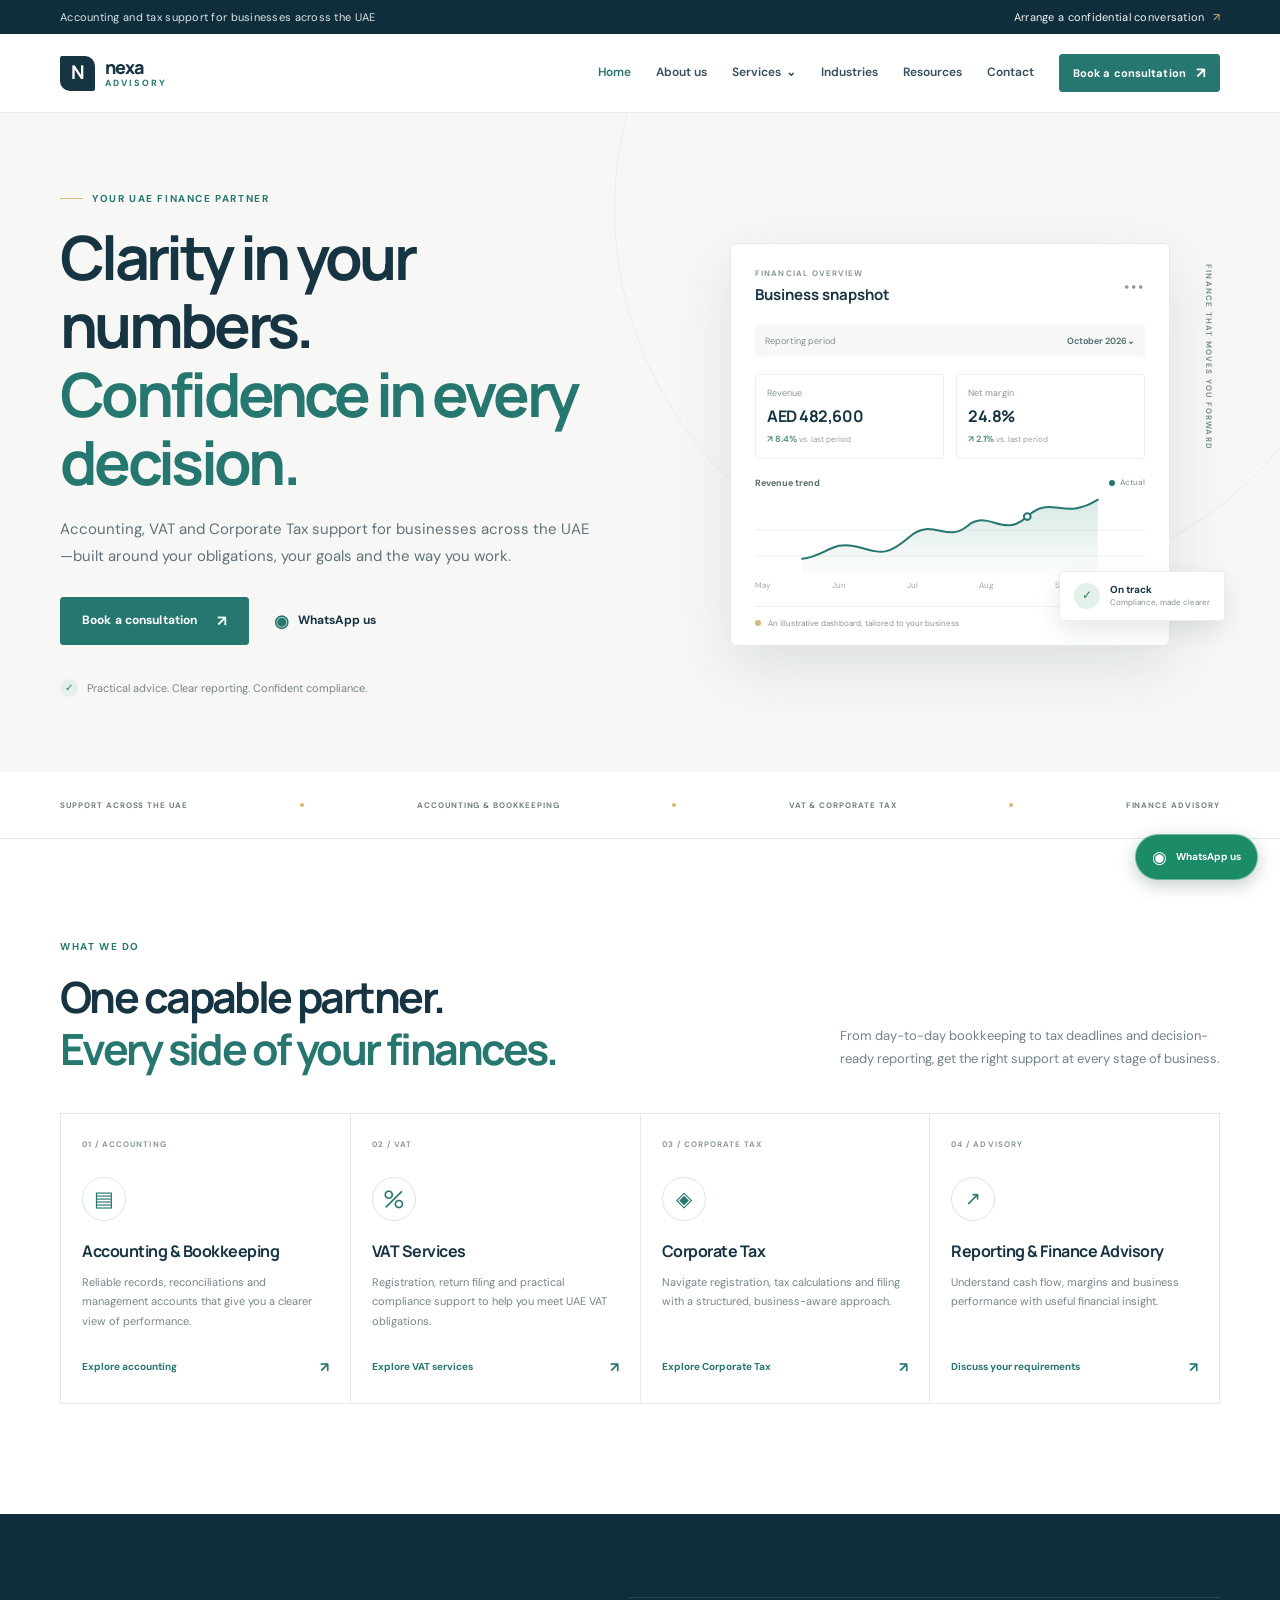
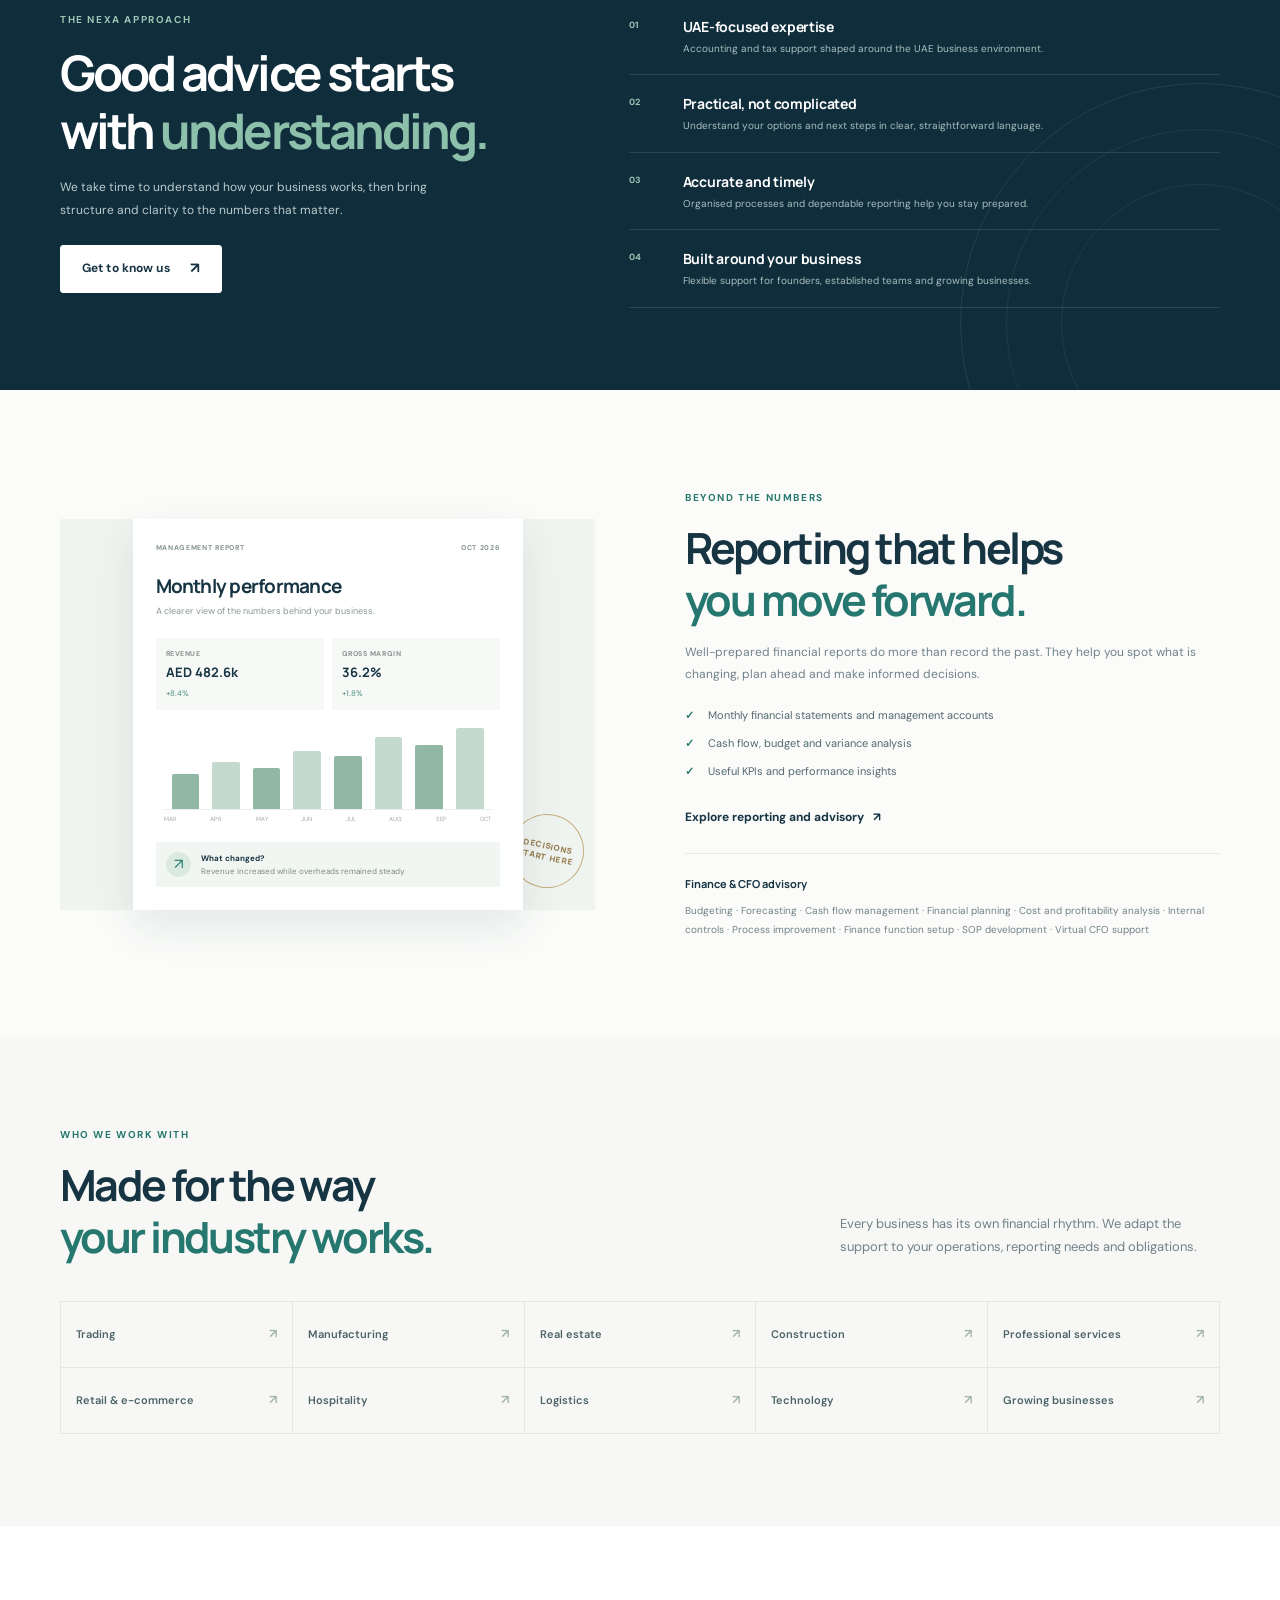
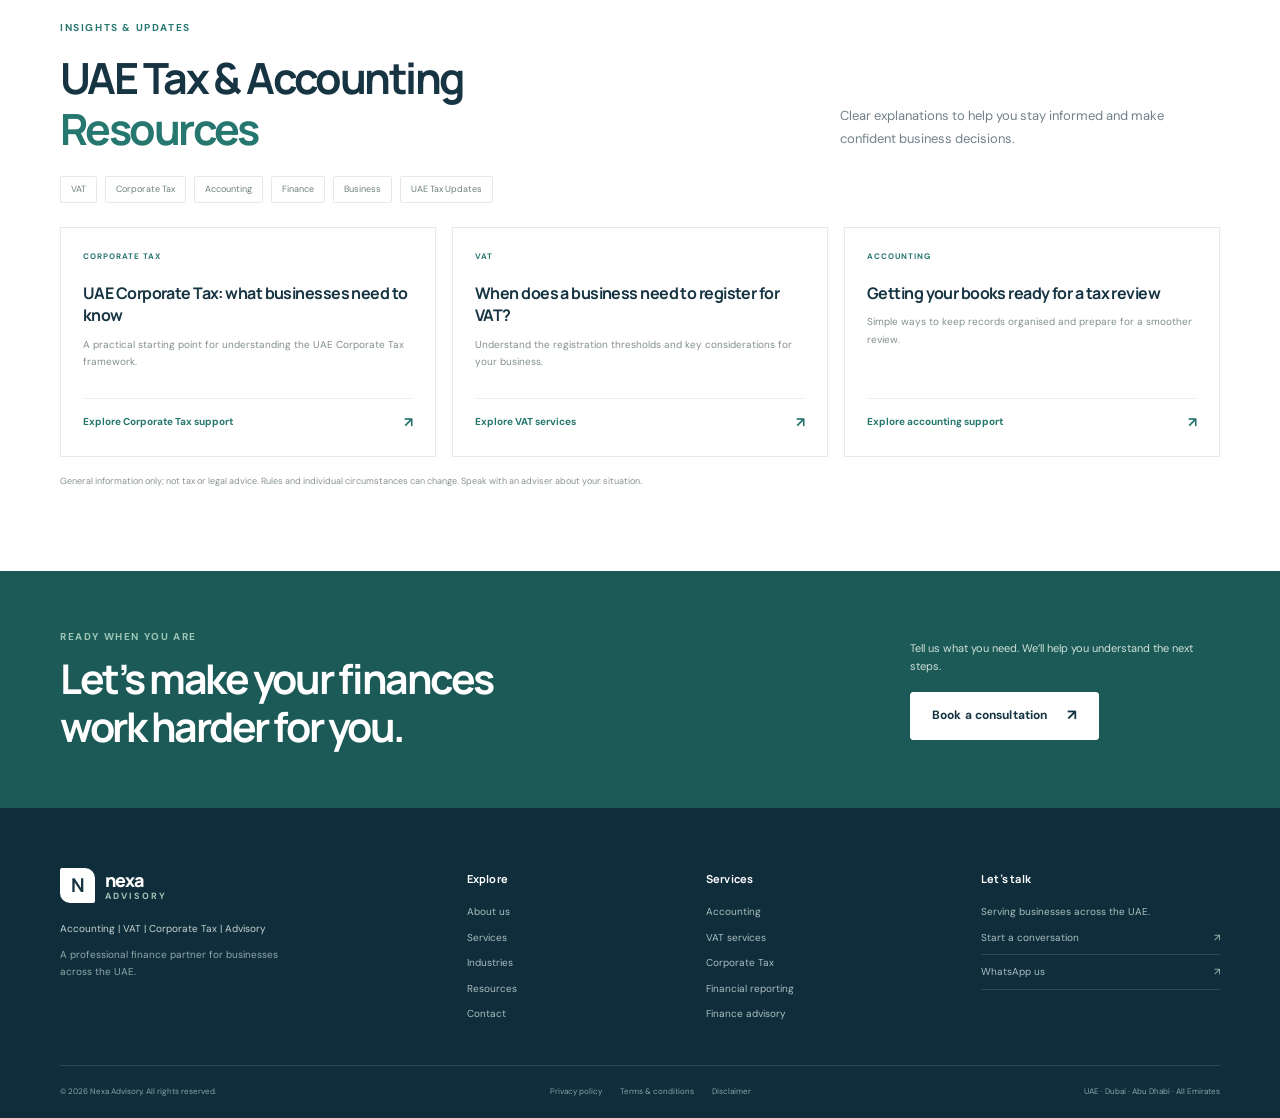
==== index.html @ 48502ee8 "Add Nexa Advisory accounting website Co-authored-by: Copilot <223556219+Copilot@users.noreply.github" ====
<!doctype html>
<html lang="en">
<head>
  <meta charset="utf-8">
  <meta name="viewport" content="width=device-width, initial-scale=1">
  <meta name="description" content="Accounting, bookkeeping, UAE VAT and Corporate Tax support for businesses across the Emirates. Get clear, practical financial guidance from Nexa Advisory.">
  <meta name="theme-color" content="#102d3b">
  <title>UAE Accounting, VAT & Corporate Tax | Nexa Advisory</title>
  <link rel="preconnect" href="https://fonts.googleapis.com">
  <link rel="preconnect" href="https://fonts.gstatic.com" crossorigin>
  <link href="https://fonts.googleapis.com/css2?family=DM+Sans:wght@400;500;600;700&family=Manrope:wght@400;500;600;700;800&display=swap" rel="stylesheet">
  <link rel="stylesheet" href="styles.css">
  <script src="script.js" defer></script>
</head>
<body>
  <div class="topline"><div class="container topline-inner"><span>Accounting and tax support for businesses across the UAE</span><a href="contact.html">Arrange a confidential conversation <span aria-hidden="true">↗</span></a></div></div>
  <header class="site-header">
    <div class="container nav-wrap">
      <a class="brand" href="index.html" aria-label="Nexa Advisory home"><span class="brand-mark">N</span><span class="brand-name">nexa<span>advisory</span></span></a>
      <button class="menu-toggle" type="button" aria-expanded="false" aria-controls="main-nav"><span></span><span></span><span class="sr-only">Open navigation</span></button>
      <nav class="main-nav" id="main-nav" aria-label="Main navigation">
        <a class="active" href="index.html">Home</a>
        <a href="about.html">About us</a>
        <div class="nav-dropdown"><a href="#services">Services <span aria-hidden="true">⌄</span></a><div class="dropdown-panel">
          <a href="accounting.html">Accounting &amp; Bookkeeping</a><a href="vat.html">VAT Services</a><a href="corporate-tax.html">Corporate Tax</a><a href="#reporting">Financial Reporting</a><a href="#advisory">CFO &amp; Finance Advisory</a>
        </div></div>
        <a href="#industries">Industries</a><a href="#resources">Resources</a><a href="contact.html">Contact</a>
        <a class="button button-small nav-cta" href="contact.html">Book a consultation <span aria-hidden="true">↗</span></a>
      </nav>
    </div>
  </header>
  <main>
    <section class="hero">
      <div class="container hero-grid">
        <div class="hero-copy">
          <p class="eyebrow"><span class="eyebrow-line"></span> Your UAE finance partner</p>
          <h1>Clarity in your numbers.<br><span>Confidence in every decision.</span></h1>
          <p class="hero-lead">Accounting, VAT and Corporate Tax support for businesses across the UAE—built around your obligations, your goals and the way you work.</p>
          <div class="hero-actions"><a class="button" href="contact.html">Book a consultation <span aria-hidden="true">↗</span></a><a class="text-link" href="https://wa.me/?text=Hello%2C%20I%20would%20like%20to%20know%20more%20about%20your%20accounting%2FVAT%2FCorporate%20Tax%20services." target="_blank" rel="noopener noreferrer"><span class="whatsapp-icon" aria-hidden="true">◉</span> WhatsApp us</a></div>
          <div class="hero-note"><span class="check-mark">✓</span> Practical advice. Clear reporting. Confident compliance.</div>
        </div>
        <div class="hero-visual" aria-label="Illustration of a financial performance dashboard">
          <div class="visual-orbit orbit-one"></div><div class="visual-orbit orbit-two"></div>
          <div class="dashboard">
            <div class="dash-head"><div><span class="dash-caption">FINANCIAL OVERVIEW</span><strong>Business snapshot</strong></div><span class="dash-menu">•••</span></div>
            <div class="dash-period">Reporting period <b>October 2026⌄</b></div>
            <div class="metric-row"><div class="metric"><span>Revenue</span><b>AED 482,600</b><small class="positive">↗ 8.4% <em>vs. last period</em></small></div><div class="metric"><span>Net margin</span><b>24.8%</b><small class="positive">↗ 2.1% <em>vs. last period</em></small></div></div>
            <div class="chart-heading"><span>Revenue trend</span><span class="chart-legend"><i></i> Actual</span></div>
            <div class="chart" aria-hidden="true"><div class="chart-grid"></div><svg viewBox="0 0 440 128" role="img" aria-label="Illustrative rising revenue chart"><defs><linearGradient id="chartfill" x1="0" x2="0" y1="0" y2="1"><stop offset="0%" stop-color="#62a79a" stop-opacity=".25"/><stop offset="100%" stop-color="#62a79a" stop-opacity="0"/></linearGradient></defs><path d="M0,98 C35,94 45,70 82,80 S126,94 160,65 S215,75 246,49 S299,69 335,35 S388,43 440,10 L440,128 L0,128 Z" fill="url(#chartfill)"/><path d="M0,98 C35,94 45,70 82,80 S126,94 160,65 S215,75 246,49 S299,69 335,35 S388,43 440,10" fill="none" stroke="#26776f" stroke-width="3" stroke-linecap="round"/><circle cx="335" cy="35" r="5" fill="#fff" stroke="#26776f" stroke-width="3"/></svg></div>
            <div class="chart-labels"><span>May</span><span>Jun</span><span>Jul</span><span>Aug</span><span>Sep</span><span>Oct</span></div>
            <div class="dash-footer"><span class="dash-dot"></span> An illustrative dashboard, tailored to your business</div>
          </div>
          <div class="floating-note"><span class="note-icon">✓</span><span><b>On track</b><small>Compliance, made clearer</small></span></div>
          <span class="visual-label">FINANCE THAT MOVES YOU FORWARD</span>
        </div>
      </div>
    </section>

    <section class="trust-strip"><div class="container trust-inner"><span>SUPPORT ACROSS THE UAE</span><i></i><span>ACCOUNTING &amp; BOOKKEEPING</span><i></i><span>VAT &amp; CORPORATE TAX</span><i></i><span>FINANCE ADVISORY</span></div></section>

    <section class="section section-services" id="services">
      <div class="container">
        <div class="section-heading"><div><p class="eyebrow">What we do</p><h2>One capable partner.<br><span>Every side of your finances.</span></h2></div><p>From day-to-day bookkeeping to tax deadlines and decision-ready reporting, get the right support at every stage of business.</p></div>
        <div class="service-grid">
          <a class="service-card" href="accounting.html"><span class="card-number">01 / ACCOUNTING</span><span class="service-icon icon-ledger" aria-hidden="true">▤</span><h3>Accounting &amp; Bookkeeping</h3><p>Reliable records, reconciliations and management accounts that give you a clearer view of performance.</p><span class="card-link">Explore accounting <b>↗</b></span></a>
          <a class="service-card" href="vat.html"><span class="card-number">02 / VAT</span><span class="service-icon icon-vat" aria-hidden="true">%</span><h3>VAT Services</h3><p>Registration, return filing and practical compliance support to help you meet UAE VAT obligations.</p><span class="card-link">Explore VAT services <b>↗</b></span></a>
          <a class="service-card" href="corporate-tax.html"><span class="card-number">03 / CORPORATE TAX</span><span class="service-icon icon-tax" aria-hidden="true">◈</span><h3>Corporate Tax</h3><p>Navigate registration, tax calculations and filing with a structured, business-aware approach.</p><span class="card-link">Explore Corporate Tax <b>↗</b></span></a>
          <a class="service-card" href="contact.html"><span class="card-number">04 / ADVISORY</span><span class="service-icon icon-advisory" aria-hidden="true">↗</span><h3>Reporting &amp; Finance Advisory</h3><p>Understand cash flow, margins and business performance with useful financial insight.</p><span class="card-link">Discuss your requirements <b>↗</b></span></a>
        </div>
      </div>
    </section>

    <section class="section difference">
      <div class="container difference-grid"><div class="difference-intro"><p class="eyebrow eyebrow-light">The Nexa approach</p><h2>Good advice starts<br>with <span>understanding.</span></h2><p>We take time to understand how your business works, then bring structure and clarity to the numbers that matter.</p><a class="button button-light" href="about.html">Get to know us <span aria-hidden="true">↗</span></a></div>
        <div class="difference-list">
          <article><span>01</span><div><h3>UAE-focused expertise</h3><p>Accounting and tax support shaped around the UAE business environment.</p></div></article>
          <article><span>02</span><div><h3>Practical, not complicated</h3><p>Understand your options and next steps in clear, straightforward language.</p></div></article>
          <article><span>03</span><div><h3>Accurate and timely</h3><p>Organised processes and dependable reporting help you stay prepared.</p></div></article>
          <article><span>04</span><div><h3>Built around your business</h3><p>Flexible support for founders, established teams and growing businesses.</p></div></article>
        </div>
        <div class="difference-ornament" aria-hidden="true"></div>
      </div>
    </section>

    <section class="section reporting-section" id="reporting">
      <div class="container reporting-grid"><div class="reporting-visual">
        <div class="report-card"><div class="report-top"><span>MANAGEMENT REPORT</span><span>OCT 2026</span></div><h3>Monthly performance</h3><p class="report-muted">A clearer view of the numbers behind your business.</p>
          <div class="report-kpis"><div><small>REVENUE</small><b>AED 482.6k</b><em>+8.4%</em></div><div><small>GROSS MARGIN</small><b>36.2%</b><em>+1.8%</em></div></div>
          <div class="report-bars"><span style="--bar:43%"></span><span style="--bar:58%"></span><span style="--bar:51%"></span><span style="--bar:72%"></span><span style="--bar:65%"></span><span style="--bar:89%"></span><span style="--bar:79%"></span><span style="--bar:100%"></span></div><div class="report-months"><span>MAR</span><span>APR</span><span>MAY</span><span>JUN</span><span>JUL</span><span>AUG</span><span>SEP</span><span>OCT</span></div>
          <div class="report-insight"><span>↗</span><p><b>What changed?</b><br>Revenue increased while overheads remained steady.</p></div>
        </div><div class="report-stamp">DECISIONS<br>START HERE</div>
      </div><div class="reporting-copy"><p class="eyebrow">Beyond the numbers</p><h2>Reporting that helps<br><span>you move forward.</span></h2><p>Well-prepared financial reports do more than record the past. They help you spot what is changing, plan ahead and make informed decisions.</p><ul class="check-list"><li>Monthly financial statements and management accounts</li><li>Cash flow, budget and variance analysis</li><li>Useful KPIs and performance insights</li></ul><a class="text-link" href="contact.html">Explore reporting and advisory <span aria-hidden="true">↗</span></a><div class="advisory-pills" id="advisory"><b>Finance &amp; CFO advisory</b><p>Budgeting · Forecasting · Cash flow management · Financial planning · Cost and profitability analysis · Internal controls · Process improvement · Finance function setup · SOP development · Virtual CFO support</p></div></div></div>
    </section>

    <section class="section industries-section" id="industries"><div class="container"><div class="section-heading"><div><p class="eyebrow">Who we work with</p><h2>Made for the way<br><span>your industry works.</span></h2></div><p>Every business has its own financial rhythm. We adapt the support to your operations, reporting needs and obligations.</p></div><div class="industry-grid"><div>Trading <span>↗</span></div><div>Manufacturing <span>↗</span></div><div>Real estate <span>↗</span></div><div>Construction <span>↗</span></div><div>Professional services <span>↗</span></div><div>Retail &amp; e-commerce <span>↗</span></div><div>Hospitality <span>↗</span></div><div>Logistics <span>↗</span></div><div>Technology <span>↗</span></div><div>Growing businesses <span>↗</span></div></div></div></section>

    <section class="section resources-section" id="resources"><div class="container"><div class="resources-heading"><div><p class="eyebrow">Insights &amp; updates</p><h2>UAE Tax &amp; Accounting<br><span>Resources</span></h2></div><p>Clear explanations to help you stay informed and make confident business decisions.</p></div><div class="resource-categories" aria-label="Resource categories"><span>VAT</span><span>Corporate Tax</span><span>Accounting</span><span>Finance</span><span>Business</span><span>UAE Tax Updates</span></div><div class="resource-grid">
      <a href="corporate-tax.html" class="resource-card"><span class="resource-tag">CORPORATE TAX</span><h3>UAE Corporate Tax: what businesses need to know</h3><p>A practical starting point for understanding the UAE Corporate Tax framework.</p><span class="resource-read">Explore Corporate Tax support <b>↗</b></span></a>
      <a href="vat.html" class="resource-card"><span class="resource-tag">VAT</span><h3>When does a business need to register for VAT?</h3><p>Understand the registration thresholds and key considerations for your business.</p><span class="resource-read">Explore VAT services <b>↗</b></span></a>
      <a href="accounting.html" class="resource-card"><span class="resource-tag">ACCOUNTING</span><h3>Getting your books ready for a tax review</h3><p>Simple ways to keep records organised and prepare for a smoother review.</p><span class="resource-read">Explore accounting support <b>↗</b></span></a>
    </div><p class="resource-disclaimer">General information only; not tax or legal advice. Rules and individual circumstances can change. Speak with an adviser about your situation.</p></div></section>

    <section class="cta-band"><div class="container cta-inner"><div><p class="eyebrow eyebrow-light">Ready when you are</p><h2>Let’s make your finances<br>work harder for you.</h2></div><div class="cta-action"><p>Tell us what you need. We’ll help you understand the next steps.</p><a class="button button-light" href="contact.html">Book a consultation <span aria-hidden="true">↗</span></a></div></div></section>
  </main>
  <footer class="site-footer"><div class="container"><div class="footer-main"><div class="footer-brand-col"><a class="brand brand-footer" href="index.html"><span class="brand-mark">N</span><span class="brand-name">nexa<span>advisory</span></span></a><p>Accounting | VAT | Corporate Tax | Advisory</p><p class="footer-tagline">A professional finance partner for businesses across the UAE.</p></div><div class="footer-col"><h3>Explore</h3><a href="about.html">About us</a><a href="index.html#services">Services</a><a href="index.html#industries">Industries</a><a href="index.html#resources">Resources</a><a href="contact.html">Contact</a></div><div class="footer-col"><h3>Services</h3><a href="accounting.html">Accounting</a><a href="vat.html">VAT services</a><a href="corporate-tax.html">Corporate Tax</a><a href="index.html#reporting">Financial reporting</a><a href="contact.html">Finance advisory</a></div><div class="footer-contact"><h3>Let’s talk</h3><p>Serving businesses across the UAE.</p><a class="footer-contact-link" href="contact.html">Start a conversation <span>↗</span></a><a class="footer-contact-link" href="https://wa.me/?text=Hello%2C%20I%20would%20like%20to%20know%20more%20about%20your%20accounting%2FVAT%2FCorporate%20Tax%20services." target="_blank" rel="noopener noreferrer">WhatsApp us <span>↗</span></a></div></div><div class="footer-bottom"><span>© <span data-year>2026</span> Nexa Advisory. All rights reserved.</span><div><a href="contact.html#privacy">Privacy policy</a><a href="contact.html#terms">Terms &amp; conditions</a><a href="contact.html#disclaimer">Disclaimer</a></div><span class="footer-location">UAE · Dubai · Abu Dhabi · All Emirates</span></div></div></footer>
  <a class="floating-whatsapp" href="https://wa.me/?text=Hello%2C%20I%20would%20like%20to%20know%20more%20about%20your%20accounting%2FVAT%2FCorporate%20Tax%20services." target="_blank" rel="noopener noreferrer" aria-label="Message us on WhatsApp">◉<span>WhatsApp us</span></a>
</body>
</html>
---- styles.css ----
:root {
  color-scheme: light;
  --ink: #173443;
  --ink-soft: #49616b;
  --muted: #71818a;
  --teal: #26776f;
  --teal-dark: #1e655f;
  --mint: #dcebe4;
  --paper: #f7f8f5;
  --white: #fff;
  --line: #e5eae7;
  --gold: #d8b779;
  --font-body: "DM Sans", "Segoe UI", sans-serif;
  --font-heading: "Manrope", "Segoe UI", sans-serif;
}

* { box-sizing: border-box; }
html { scroll-behavior: smooth; scroll-padding-top: 92px; }
body { margin: 0; background: var(--white); color: var(--ink); font-family: var(--font-body); font-size: 15px; line-height: 1.65; -webkit-font-smoothing: antialiased; }
a { color: inherit; text-decoration: none; }
button, input, textarea, select { font: inherit; }
button, a { -webkit-tap-highlight-color: transparent; }
img, svg { max-width: 100%; }
.container { width: min(1160px, calc(100% - 56px)); margin: 0 auto; }
.sr-only { position: absolute; width: 1px; height: 1px; padding: 0; margin: -1px; overflow: hidden; clip: rect(0, 0, 0, 0); white-space: nowrap; border: 0; }

.topline { background: #102d3b; color: #dce6e8; font-size: 11px; letter-spacing: .025em; }
.topline-inner { min-height: 34px; display: flex; align-items: center; justify-content: space-between; gap: 24px; }
.topline a { color: #f1f5f4; }
.topline a span { color: var(--gold); margin-left: 5px; }
.site-header { position: sticky; z-index: 20; top: 0; background: rgba(255,255,255,.96); border-bottom: 1px solid rgba(226,232,228,.8); backdrop-filter: blur(16px); }
.nav-wrap { min-height: 78px; display: flex; align-items: center; justify-content: space-between; gap: 30px; }
.brand { display: inline-flex; align-items: center; gap: 10px; flex: 0 0 auto; }
.brand-mark { display: grid; place-items: center; width: 35px; height: 35px; background: var(--ink); color: white; font-family: var(--font-heading); font-size: 19px; font-weight: 700; border-radius: 2px 10px 2px 10px; }
.brand-name { color: var(--ink); font-family: var(--font-heading); font-size: 18px; font-weight: 800; letter-spacing: -.06em; line-height: 1; }
.brand-name span { display: block; margin-top: 3px; color: var(--teal); font-family: var(--font-body); font-size: 9px; font-weight: 700; letter-spacing: .22em; text-transform: uppercase; }
.main-nav { display: flex; align-items: center; gap: 25px; color: #334f5b; font-size: 12px; font-weight: 600; }
.main-nav > a:not(.button), .nav-dropdown > a { transition: color .2s ease; }
.main-nav > a:not(.button):hover, .nav-dropdown > a:hover, .main-nav a.active { color: var(--teal); }
.nav-dropdown { position: relative; display: flex; align-items: center; height: 78px; }
.nav-dropdown > a { display: inline-flex; align-items: center; gap: 5px; }
.dropdown-panel { position: absolute; top: calc(100% - 7px); left: -18px; display: grid; width: 248px; padding: 10px; background: white; border: 1px solid var(--line); border-radius: 7px; box-shadow: 0 16px 40px rgba(20,47,59,.13); opacity: 0; visibility: hidden; transform: translateY(7px); transition: .18s ease; }
.dropdown-panel a { padding: 9px 10px; border-radius: 4px; color: #49616b; font-size: 12px; }
.dropdown-panel a:hover, .dropdown-panel a.active { background: #f1f6f3; color: var(--teal); }
.nav-dropdown:hover .dropdown-panel, .nav-dropdown:focus-within .dropdown-panel { opacity: 1; visibility: visible; transform: translateY(0); }
.button { min-height: 48px; display: inline-flex; align-items: center; justify-content: center; gap: 20px; padding: 0 21px; background: var(--teal); border: 1px solid var(--teal); border-radius: 3px; color: white; font-size: 12px; font-weight: 700; letter-spacing: .01em; transition: background .2s ease, transform .2s ease, box-shadow .2s ease; }
.button:hover { background: var(--teal-dark); box-shadow: 0 8px 18px rgba(38,119,111,.17); transform: translateY(-1px); }
.button > span { font-size: 15px; }
.button-small { min-height: 38px; gap: 10px; padding: 0 13px; font-size: 11px; white-space: nowrap; }
.menu-toggle { display: none; }

.hero { overflow: hidden; position: relative; padding: 78px 0 75px; background: var(--paper); }
.hero:after { position: absolute; top: -280px; left: 48%; width: 750px; height: 750px; border: 1px solid rgba(36,105,100,.07); border-radius: 50%; content: ""; pointer-events: none; }
.hero-grid { position: relative; z-index: 1; display: grid; grid-template-columns: 1.03fr .97fr; align-items: center; gap: 48px; }
.eyebrow { display: flex; align-items: center; gap: 9px; margin: 0 0 17px; color: var(--teal); font-size: 10px; font-weight: 700; letter-spacing: .16em; line-height: 1.5; text-transform: uppercase; }
.eyebrow-line { display: inline-block; width: 23px; height: 1px; background: var(--gold); }
h1, h2, h3, p { margin-top: 0; }
h1, h2, h3 { font-family: var(--font-heading); }
h1 { max-width: 670px; margin-bottom: 20px; color: var(--ink); font-size: clamp(40px, 5vw, 61px); font-weight: 700; letter-spacing: -.06em; line-height: 1.12; }
h1 span, h2 span { color: var(--teal); }
.hero-lead { max-width: 535px; margin-bottom: 27px; color: #60727b; font-size: 15px; line-height: 1.8; }
.hero-actions { display: flex; align-items: center; gap: 25px; flex-wrap: wrap; }
.text-link { display: inline-flex; align-items: center; gap: 9px; color: var(--ink); font-size: 12px; font-weight: 700; transition: color .2s ease; }
.text-link:hover { color: var(--teal); }
.whatsapp-icon { color: var(--teal); font-size: 17px; }
.hero-note { display: flex; align-items: center; gap: 9px; margin-top: 34px; color: #78858a; font-size: 11px; }
.check-mark { display: grid; place-items: center; width: 18px; height: 18px; background: #e4f0e9; border-radius: 50%; color: var(--teal); font-size: 10px; }
.hero-visual { position: relative; min-height: 386px; display: grid; place-items: center; }
.visual-orbit { position: absolute; border: 1px solid rgba(38,119,111,.13); border-radius: 50%; }
.orbit-one { width: 390px; height: 390px; }
.orbit-two { width: 310px; height: 310px; border-color: rgba(216,183,121,.25); }
.dashboard { position: relative; z-index: 2; width: min(100%, 440px); padding: 23px 24px 15px; background: #fff; border: 1px solid #e6ebe8; border-radius: 6px; box-shadow: 0 22px 60px rgba(24,57,66,.12); }
.dash-head { display: flex; align-items: center; justify-content: space-between; }
.dash-head > div { display: grid; }
.dash-caption { color: #8a9898; font-size: 8px; font-weight: 700; letter-spacing: .13em; }
.dash-head strong { margin-top: 3px; font-family: var(--font-heading); font-size: 15px; }
.dash-menu { color: #8b9899; letter-spacing: 2px; }
.dash-period { display: flex; justify-content: space-between; align-items: center; margin-top: 17px; padding: 9px 10px; background: #f7f9f7; color: #83908f; font-size: 9px; }
.dash-period b { color: #4d6669; font-weight: 600; }
.metric-row { display: grid; grid-template-columns: 1fr 1fr; gap: 12px; margin-top: 17px; }
.metric { display: grid; gap: 2px; padding: 11px; border: 1px solid #edf0ed; border-radius: 3px; }
.metric > span { color: #899593; font-size: 9px; }
.metric b { color: var(--ink); font-family: var(--font-heading); font-size: 16px; letter-spacing: -.03em; }
.metric small { color: #478d78; font-size: 9px; font-weight: 600; }
.metric em { color: #95a19d; font-size: 8px; font-style: normal; font-weight: 400; }
.chart-heading { display: flex; justify-content: space-between; margin-top: 17px; color: #5c6c6b; font-size: 9px; font-weight: 700; }
.chart-legend { display: flex; align-items: center; gap: 5px; color: #8a9691; font-size: 8px; font-weight: 500; }
.chart-legend i { width: 6px; height: 6px; background: #26776f; border-radius: 50%; }
.chart { position: relative; height: 86px; margin-top: 3px; }
.chart-grid { position: absolute; inset: 12px 0; background: repeating-linear-gradient(to bottom, transparent 0, transparent 24px, #edf1ee 25px, transparent 26px); }
.chart svg { position: relative; width: 100%; height: 100%; overflow: visible; }
.chart-labels { display: flex; justify-content: space-between; color: #a1aaa5; font-size: 8px; }
.dash-footer { display: flex; align-items: center; gap: 7px; margin-top: 13px; padding-top: 10px; border-top: 1px solid #edf0ed; color: #89958f; font-size: 8px; }
.dash-dot { width: 6px; height: 6px; background: var(--gold); border-radius: 50%; }
.floating-note { position: absolute; z-index: 3; right: -5px; bottom: 25px; display: flex; align-items: center; gap: 10px; padding: 11px 14px; background: white; border: 1px solid #e9eeea; border-radius: 4px; box-shadow: 0 10px 25px rgba(24,57,66,.11); }
.note-icon { display: grid; place-items: center; width: 26px; height: 26px; background: #e4f1e9; border-radius: 50%; color: var(--teal); font-size: 12px; }
.floating-note span:last-child { display: grid; line-height: 1.45; }
.floating-note b { font-size: 10px; }
.floating-note small { color: #83908c; font-size: 8px; }
.visual-label { position: absolute; top: 21px; right: 5px; color: #7d9291; font-size: 8px; font-weight: 700; letter-spacing: .15em; writing-mode: vertical-rl; }

.trust-strip { border-bottom: 1px solid var(--line); background: white; }
.trust-inner { min-height: 66px; display: flex; align-items: center; justify-content: space-between; gap: 15px; color: #73817f; font-size: 8px; font-weight: 700; letter-spacing: .12em; }
.trust-inner i { display: block; width: 4px; height: 4px; background: var(--gold); border-radius: 50%; }
.section { padding: 100px 0; }
.section-heading, .resources-heading { display: flex; align-items: end; justify-content: space-between; gap: 45px; margin-bottom: 38px; }
.section-heading h2, .resources-heading h2, .reporting-copy h2, .detail-intro h2, .values-section h2, .process-band h2 { margin: 0; color: var(--ink); font-size: clamp(30px, 3.5vw, 43px); font-weight: 700; letter-spacing: -.06em; line-height: 1.2; }
.section-heading > p, .resources-heading > p { max-width: 380px; margin: 0 0 4px; color: var(--muted); font-size: 13px; line-height: 1.8; }
.section-services { padding-bottom: 110px; }
.service-grid { display: grid; grid-template-columns: repeat(4, 1fr); border-top: 1px solid var(--line); border-left: 1px solid var(--line); }
.service-card { position: relative; min-height: 290px; padding: 24px 21px 20px; border-right: 1px solid var(--line); border-bottom: 1px solid var(--line); transition: background .2s ease, transform .2s ease; }
.service-card:hover { z-index: 1; background: #f8faf8; transform: translateY(-3px); }
.card-number { display: block; color: #8b9a97; font-size: 8px; font-weight: 700; letter-spacing: .13em; }
.service-icon { display: grid; place-items: center; width: 44px; height: 44px; margin: 26px 0 17px; border: 1px solid #d9e7df; border-radius: 50%; color: var(--teal); font-family: var(--font-heading); font-size: 21px; }
.icon-vat { font-size: 24px; }
.icon-advisory { font-size: 19px; }
.service-card h3 { margin-bottom: 9px; font-size: 16px; font-weight: 700; letter-spacing: -.03em; }
.service-card p { min-height: 69px; margin-bottom: 14px; color: #76858a; font-size: 11px; line-height: 1.75; }
.card-link, .resource-read { display: flex; align-items: center; justify-content: space-between; color: var(--teal); font-size: 10px; font-weight: 700; }
.card-link b, .resource-read b { font-size: 14px; }

.difference { overflow: hidden; position: relative; padding: 83px 0 82px; background: #102d3b; color: white; }
.difference-grid { position: relative; display: grid; grid-template-columns: .9fr 1.1fr; gap: 85px; align-items: center; }
.eyebrow-light { color: #9dc6b6; }
.difference-intro h2, .cta-inner h2 { margin: 0 0 17px; color: white; font-size: clamp(34px, 4vw, 49px); letter-spacing: -.06em; line-height: 1.18; }
.difference-intro h2 span { color: #8dc0aa; }
.difference-intro > p:not(.eyebrow) { max-width: 390px; margin-bottom: 24px; color: #bbcbcd; font-size: 12px; line-height: 1.85; }
.button-light { background: #fff; border-color: #fff; color: var(--ink); }
.button-light:hover { background: #edf5f0; border-color: #edf5f0; color: var(--ink); }
.difference-list { position: relative; z-index: 1; }
.difference-list article { display: grid; grid-template-columns: 39px 1fr; gap: 15px; padding: 17px 0; border-bottom: 1px solid rgba(223,237,234,.13); }
.difference-list article:first-child { border-top: 1px solid rgba(223,237,234,.13); }
.difference-list article > span { padding-top: 3px; color: #9bc4b5; font-size: 9px; font-weight: 700; letter-spacing: .08em; }
.difference-list h3 { margin: 0 0 3px; color: #fff; font-size: 14px; letter-spacing: -.02em; }
.difference-list p { margin: 0; color: #a9bec0; font-size: 10px; }
.difference-ornament { position: absolute; right: -220px; bottom: -255px; width: 480px; height: 480px; border: 1px solid rgba(190,221,207,.1); border-radius: 50%; }
.difference-ornament:before, .difference-ornament:after { position: absolute; inset: 45px; border: 1px solid rgba(190,221,207,.08); border-radius: 50%; content: ""; }
.difference-ornament:after { inset: 100px; }

.reporting-section { background: #fbfcfa; }
.reporting-grid { display: grid; grid-template-columns: 1fr 1fr; align-items: center; gap: 90px; }
.reporting-visual { position: relative; min-height: 390px; display: grid; place-items: center; background: #f0f4f0; }
.report-card { position: relative; z-index: 1; width: min(87%, 390px); padding: 23px; background: white; box-shadow: 0 16px 40px rgba(28,61,66,.1); }
.report-top { display: flex; justify-content: space-between; color: #84938e; font-size: 7px; font-weight: 700; letter-spacing: .1em; }
.report-card h3 { margin: 17px 0 2px; font-size: 19px; letter-spacing: -.04em; }
.report-muted { margin: 0; color: #8b9892; font-size: 9px; }
.report-kpis { display: grid; grid-template-columns: 1fr 1fr; gap: 8px; margin-top: 19px; }
.report-kpis div { display: grid; gap: 3px; padding: 10px; background: #f7f9f7; }
.report-kpis small { color: #88948f; font-size: 7px; font-weight: 700; letter-spacing: .08em; }
.report-kpis b { font-family: var(--font-heading); font-size: 13px; }
.report-kpis em { color: #4b917b; font-size: 8px; font-style: normal; }
.report-bars { height: 82px; display: flex; align-items: end; gap: 13px; margin: 18px 8px 0; padding: 0 8px; border-bottom: 1px solid #e9eeea; }
.report-bars span { flex: 1; height: var(--bar); background: #90b8a5; border-radius: 2px 2px 0 0; }
.report-bars span:nth-child(2n) { background: #c5dacf; }
.report-months { display: flex; justify-content: space-between; margin: 5px 8px 0; color: #a0aaa4; font-size: 6px; }
.report-insight { display: flex; align-items: center; gap: 10px; margin-top: 17px; padding: 10px; background: #f1f6f2; }
.report-insight > span { display: grid; place-items: center; width: 25px; height: 25px; background: #dbeae0; border-radius: 50%; color: var(--teal); }
.report-insight p { margin: 0; color: #7c8a84; font-size: 8px; line-height: 1.6; }
.report-insight b { color: var(--ink); }
.report-stamp { position: absolute; right: 2%; bottom: 22px; display: grid; place-items: center; width: 74px; height: 74px; border: 1px solid #c4ad7e; border-radius: 50%; color: #947b4e; font-family: var(--font-heading); font-size: 8px; font-weight: 800; letter-spacing: .1em; line-height: 1.4; text-align: center; transform: rotate(12deg); }
.reporting-copy h2 { margin-bottom: 16px; }
.reporting-copy > p:not(.eyebrow) { color: var(--muted); font-size: 12px; line-height: 1.85; }
.check-list { display: grid; gap: 10px; margin: 20px 0 24px; padding: 0; list-style: none; color: #52686e; font-size: 11px; }
.check-list li { position: relative; padding-left: 23px; }
.check-list li:before { position: absolute; left: 0; color: var(--teal); content: "✓"; font-weight: 700; }
.advisory-pills { margin-top: 24px; padding-top: 17px; border-top: 1px solid var(--line); }
.advisory-pills b { color: var(--ink); font-family: var(--font-heading); font-size: 11px; }
.advisory-pills p { margin: 7px 0 0; color: #718187; font-size: 10px; line-height: 1.85; }

.industries-section { padding-top: 88px; padding-bottom: 92px; background: #f7f8f5; }
.industry-grid { display: grid; grid-template-columns: repeat(5, 1fr); border-top: 1px solid #e2e8e3; border-left: 1px solid #e2e8e3; }
.industry-grid div { min-height: 66px; display: flex; align-items: center; justify-content: space-between; gap: 8px; padding: 0 15px; border-right: 1px solid #e2e8e3; border-bottom: 1px solid #e2e8e3; color: #4b6268; font-size: 11px; font-weight: 600; transition: background .2s ease; }
.industry-grid div:hover { background: #fff; }
.industry-grid span { color: #a2b4aa; font-size: 13px; }
.resources-section { padding-top: 94px; padding-bottom: 82px; }
.resources-heading { margin-bottom: 31px; }
.resource-categories { display: flex; align-items: center; flex-wrap: wrap; gap: 8px; margin: -10px 0 24px; }
.resource-categories span { padding: 5px 10px; border: 1px solid #e4ebe6; border-radius: 2px; color: #6e807f; font-size: 9px; }
.resource-grid { display: grid; grid-template-columns: repeat(3, 1fr); gap: 16px; }
.resource-card { display: flex; flex-direction: column; min-height: 230px; padding: 22px; border: 1px solid var(--line); transition: box-shadow .2s ease, transform .2s ease; }
.resource-card:hover { box-shadow: 0 10px 25px rgba(24,57,66,.07); transform: translateY(-2px); }
.resource-tag { color: var(--teal); font-size: 8px; font-weight: 700; letter-spacing: .13em; }
.resource-card h3 { margin: 19px 0 9px; font-size: 16px; letter-spacing: -.035em; line-height: 1.4; }
.resource-card p { margin-bottom: 20px; color: #83908f; font-size: 10px; line-height: 1.75; }
.resource-read { margin-top: auto; padding-top: 12px; border-top: 1px solid #edf0ed; }
.resource-disclaimer { margin: 17px 0 0; color: #87938f; font-size: 9px; }
.cta-band { padding: 58px 0; background: #1c5a57; }
.cta-inner { display: flex; align-items: center; justify-content: space-between; gap: 40px; }
.cta-inner .eyebrow { margin-bottom: 10px; }
.cta-inner h2 { margin: 0; font-size: clamp(30px, 3.5vw, 41px); }
.cta-action { max-width: 310px; }
.cta-action p { margin: 0 0 16px; color: #d0e1db; font-size: 11px; }

.site-footer { padding: 60px 0 0; background: #102d3b; color: #dbe6e5; }
.footer-main { display: grid; grid-template-columns: 1.5fr .8fr .95fr 1fr; gap: 48px; padding-bottom: 42px; }
.brand-footer .brand-mark { background: #fff; color: var(--ink); }
.brand-footer .brand-name { color: #fff; }
.brand-footer .brand-name span { color: #9dc6b6; }
.footer-brand-col > p { margin: 18px 0 0; color: #c4d3d1; font-size: 10px; }
.footer-brand-col > .footer-tagline { max-width: 240px; margin-top: 8px; color: #92a9aa; line-height: 1.7; }
.footer-col, .footer-contact { display: flex; flex-direction: column; align-items: flex-start; gap: 9px; }
.footer-col h3, .footer-contact h3 { margin: 2px 0 7px; color: white; font-size: 11px; letter-spacing: .02em; }
.footer-col a, .footer-contact p, .footer-contact-link { margin: 0; color: #aabfc0; font-size: 10px; }
.footer-col a:hover, .footer-contact-link:hover { color: white; }
.footer-contact-link { display: flex; justify-content: space-between; width: 100%; gap: 14px; padding-bottom: 8px; border-bottom: 1px solid rgba(226,237,235,.14); }
.footer-contact-link span { color: #a2cdbb; }
.footer-bottom { min-height: 53px; display: flex; align-items: center; justify-content: space-between; gap: 16px; border-top: 1px solid rgba(226,237,235,.14); color: #89a2a5; font-size: 8px; }
.footer-bottom > div { display: flex; gap: 18px; }
.footer-bottom a:hover { color: #fff; }
.footer-location { text-align: right; }
.floating-whatsapp { position: fixed; z-index: 19; right: 22px; bottom: 20px; display: flex; align-items: center; gap: 9px; min-height: 46px; padding: 0 16px; background: #1c8b68; border: 1px solid rgba(255,255,255,.35); border-radius: 24px; box-shadow: 0 5px 17px rgba(13,62,50,.25); color: white; font-size: 17px; transition: transform .2s ease; }
.floating-whatsapp:hover { transform: translateY(-3px); }
.floating-whatsapp span { font-size: 10px; font-weight: 700; }

/* Shared service and information page components */
.page-hero { overflow: hidden; padding: 70px 0 74px; background: var(--paper); }
.page-hero-grid { display: grid; grid-template-columns: 1.03fr .97fr; align-items: center; gap: 54px; }
.page-hero h1 { font-size: clamp(39px, 4.6vw, 55px); }
.page-hero .hero-lead { max-width: 520px; }
.page-hero-art { position: relative; min-height: 355px; display: grid; place-items: center; }
.accounting-art { background: #edf3ef; }
.art-disc { position: absolute; top: 35px; left: 50%; width: 270px; height: 270px; border: 1px solid rgba(38,119,111,.13); border-radius: 50%; transform: translateX(-50%); }
.art-paper { position: relative; z-index: 1; width: 235px; min-height: 288px; padding: 20px; background: #fff; box-shadow: 0 15px 40px rgba(26,66,69,.13); transform: rotate(-4deg); }
.paper-head { display: flex; justify-content: space-between; color: #90a09b; font-size: 7px; font-weight: 700; letter-spacing: .1em; }
.paper-head b { color: var(--teal); }
.paper-title { margin: 24px 0 12px; font-family: var(--font-heading); font-size: 17px; font-weight: 700; }
.paper-rule { width: 100%; height: 1px; background: #e6ece8; }
.paper-line { height: 5px; margin-top: 10px; background: #eff3f0; }
.paper-line.long { width: 100%; margin-top: 16px; }
.paper-line.mid { width: 72%; }
.paper-line.short { width: 49%; margin-top: 14px; }
.paper-table { display: grid; grid-template-columns: 1fr auto; gap: 10px 8px; margin-top: 19px; padding: 13px 10px; background: #f8faf8; color: #768681; font-size: 8px; }
.paper-table b { color: #405e5b; font-size: 8px; }
.paper-sign { margin-top: 17px; color: #7d948a; font-size: 7px; font-weight: 700; letter-spacing: .1em; }
.paper-sign b { float: right; color: var(--teal); font-size: 11px; }
.vat-art { background: #edf3ef; }
.vat-seal { position: absolute; left: 9%; top: 52px; display: grid; place-items: center; width: 106px; height: 106px; border: 1px solid #b8cfc1; border-radius: 50%; color: var(--teal); transform: rotate(-14deg); }
.vat-seal span { font-family: var(--font-heading); font-size: 35px; font-weight: 800; line-height: 1; }
.vat-seal b, .vat-seal i { font-size: 7px; letter-spacing: .18em; }
.vat-seal i { font-style: normal; }
.vat-document { z-index: 1; width: 280px; padding: 20px; background: white; box-shadow: 0 15px 40px rgba(26,66,69,.13); }
.document-head { display: flex; justify-content: space-between; color: #758984; font-size: 8px; font-weight: 700; letter-spacing: .12em; }
.document-head span { color: var(--teal); font-size: 15px; }
.document-total { display: grid; gap: 3px; margin: 19px 0 10px; padding: 13px; background: #f2f7f3; }
.document-total small { color: #889690; font-size: 7px; letter-spacing: .08em; }
.document-total b { font-family: var(--font-heading); font-size: 16px; }
.document-row { display: flex; justify-content: space-between; padding: 10px 0; border-bottom: 1px solid #eef1ee; color: #82908a; font-size: 9px; }
.document-row b { color: #425e58; font-size: 9px; }
.document-net { color: var(--ink); font-weight: 700; }
.document-progress { height: 4px; margin-top: 17px; background: #e7eeea; }
.document-progress i { display: block; width: 74%; height: 100%; background: #4d9a7d; }
.document-foot { display: block; margin-top: 8px; color: #929e98; font-size: 7px; }
.tax-art { background: #edf3ef; }
.tax-orbit { position: absolute; width: 290px; height: 290px; border: 1px solid rgba(38,119,111,.14); border-radius: 50%; }
.tax-card { position: relative; z-index: 1; width: 285px; padding: 22px; background: #fff; box-shadow: 0 15px 40px rgba(26,66,69,.13); }
.tax-card-top { display: flex; align-items: center; justify-content: space-between; color: #758984; font-size: 8px; font-weight: 700; letter-spacing: .12em; }
.tax-symbol { display: grid; place-items: center; width: 33px; height: 33px; background: #edf4ef; border-radius: 50%; color: var(--teal); font-size: 18px; }
.tax-card h3 { margin: 20px 0 17px; font-size: 22px; letter-spacing: -.05em; line-height: 1.25; }
.tax-card-row { display: flex; justify-content: space-between; padding: 10px 0; border-top: 1px solid #edf1ed; color: #7d8d87; font-size: 9px; }
.tax-card-row b { color: var(--teal); }
.tax-card-row .tax-ready { color: #a47e3e; }
.tax-card-foot { margin-top: 12px; padding-top: 11px; border-top: 1px solid #edf1ed; color: #899791; font-size: 8px; }
.tax-accent { position: absolute; right: 7%; bottom: 43px; color: #80a895; font-family: var(--font-heading); font-size: 25px; font-weight: 800; line-height: .95; transform: rotate(8deg); }
.service-detail { padding-top: 88px; padding-bottom: 90px; }
.detail-grid { display: grid; grid-template-columns: .9fr 1.1fr; gap: 100px; }
.detail-intro h2 { margin-bottom: 17px; font-size: 38px; }
.detail-intro > p:not(.eyebrow) { margin-bottom: 20px; color: #73828a; font-size: 12px; line-height: 1.9; }
.detail-list { padding: 25px 28px; background: #f6f8f5; }
.detail-list h3 { margin-bottom: 17px; font-size: 14px; }
.service-list { display: grid; grid-template-columns: 1fr 1fr; gap: 0 22px; margin: 0; padding: 0; list-style: none; }
.service-list li { position: relative; padding: 9px 0 9px 17px; border-bottom: 1px solid #e5ebe6; color: #61737a; font-size: 10px; line-height: 1.5; }
.service-list li:before { position: absolute; top: 9px; left: 0; color: var(--teal); content: "✓"; font-weight: 700; }
.process-band { padding: 76px 0 82px; background: #f7f8f5; }
.process-band h2 { margin-bottom: 33px; }
.process-grid { display: grid; grid-template-columns: repeat(3, 1fr); gap: 24px; }
.process-grid article { padding: 22px 23px; background: white; border-top: 2px solid #c5dace; }
.process-grid article > b, .values-grid article > span { color: #86a995; font-size: 9px; letter-spacing: .13em; }
.process-grid h3 { margin: 15px 0 5px; font-size: 15px; }
.process-grid p { margin: 0; color: #7b8a8d; font-size: 10px; line-height: 1.8; }
.about-art { background: #edf3ef; }
.about-block { position: absolute; width: 220px; height: 264px; }
.block-back { top: 45px; left: 16%; background: #cddfd3; transform: rotate(-9deg); }
.block-front { z-index: 1; top: 60px; left: 27%; display: flex; flex-direction: column; justify-content: space-between; padding: 23px; background: var(--ink); color: white; box-shadow: 0 16px 35px rgba(26,66,69,.15); }
.block-front span { color: #9dc6b6; font-size: 8px; font-weight: 700; letter-spacing: .12em; }
.block-front b { font-family: var(--font-heading); font-size: 24px; letter-spacing: -.05em; line-height: 1.2; }
.block-front i { color: #c3d2d0; font-size: 9px; font-style: normal; }
.about-seal { position: absolute; z-index: 2; right: 12%; bottom: 38px; display: flex; align-items: center; gap: 8px; color: #9a804e; font-family: var(--font-heading); font-size: 22px; font-weight: 800; }
.about-seal span { font-family: var(--font-body); font-size: 6px; font-weight: 700; letter-spacing: .12em; line-height: 1.5; }
.about-story { padding-top: 82px; padding-bottom: 80px; }
.story-copy p { color: #687a80; font-size: 12px; line-height: 1.9; }
.values-section { padding-top: 75px; background: #f7f8f5; }
.values-section h2 { margin-bottom: 33px; }
.values-grid { display: grid; grid-template-columns: repeat(4, 1fr); gap: 14px; }
.values-grid article { min-height: 176px; padding: 21px; background: white; border: 1px solid #edf0ec; }
.values-grid h3 { margin: 18px 0 6px; font-size: 14px; }
.values-grid p { margin: 0; color: #7b898d; font-size: 10px; line-height: 1.75; }
.contact-hero { padding-top: 56px; padding-bottom: 70px; }
.contact-hero .page-hero-grid { grid-template-columns: .86fr 1.14fr; gap: 75px; align-items: start; }
.contact-hero h1 { font-size: clamp(39px, 4.3vw, 53px); }
.contact-promise { display: flex; align-items: flex-start; gap: 12px; margin-top: 28px; }
.contact-promise > span { display: grid; place-items: center; width: 29px; height: 29px; flex: 0 0 auto; background: #e2eee6; border-radius: 50%; color: var(--teal); }
.contact-promise p { margin: 0; color: #84928f; font-size: 10px; line-height: 1.7; }
.contact-promise b { color: var(--ink); font-size: 11px; }
.contact-area { margin-top: 22px; color: #708188; font-size: 10px; }
.contact-form-card { padding: 28px; background: #fff; border: 1px solid #e7ece8; box-shadow: 0 15px 45px rgba(28,64,69,.08); }
.form-heading .eyebrow { margin-bottom: 8px; }
.form-heading h2 { margin: 0 0 5px; font-size: 23px; letter-spacing: -.04em; }
.form-heading p { margin: 0 0 18px; color: #82908f; font-size: 10px; }
.form-grid { display: grid; grid-template-columns: 1fr 1fr; gap: 13px 12px; }
.form-grid label { display: flex; flex-direction: column; gap: 5px; color: #53696e; font-size: 9px; font-weight: 700; }
.form-grid input, .form-grid select, .form-grid textarea { width: 100%; min-height: 39px; padding: 9px 10px; outline: none; border: 1px solid #e3e9e5; border-radius: 2px; background: #fff; color: var(--ink); font-size: 10px; font-weight: 400; }
.form-grid input::placeholder, .form-grid textarea::placeholder { color: #a1adaa; }
.form-grid input:focus, .form-grid select:focus, .form-grid textarea:focus { border-color: #78a995; box-shadow: 0 0 0 2px rgba(38,119,111,.09); }
.form-grid textarea { resize: vertical; }
.form-grid .form-full { grid-column: 1 / -1; }
.form-submit { margin-top: 15px; }
.form-note, .form-status { margin: 10px 0 0; color: #8a9793; font-size: 8px; line-height: 1.6; }
.form-status:not(:empty) { color: #a25236; }
.contact-bottom { padding: 48px 0; }
.contact-bottom .container { display: grid; grid-template-columns: 1fr 1fr; gap: 55px; }
.contact-bottom .container > div { padding: 20px 0; }
.contact-bottom-icon { color: var(--teal); font-size: 20px; }
.contact-bottom h3 { margin: 10px 0 5px; font-size: 15px; }
.contact-bottom p { max-width: 450px; margin-bottom: 13px; color: #7c8b8f; font-size: 10px; line-height: 1.8; }
.contact-bottom .text-link { font-size: 10px; }
.legal-notes { padding: 0 0 56px; }
.legal-notes details { padding: 14px 0; border-top: 1px solid var(--line); color: #5a7077; font-size: 11px; }
.legal-notes details:last-child { border-bottom: 1px solid var(--line); }
.legal-notes summary { cursor: pointer; font-family: var(--font-heading); font-weight: 700; }
.legal-notes details p { max-width: 850px; margin: 11px 0 0; color: #7a898c; font-size: 10px; line-height: 1.8; }

@media (max-width: 1050px) {
  .main-nav { gap: 16px; }
  .main-nav { font-size: 11px; }
  .nav-cta { padding: 0 10px; }
  .hero-grid, .page-hero-grid { gap: 30px; }
  .difference-grid { gap: 48px; }
  .reporting-grid { gap: 55px; }
  .detail-grid { gap: 55px; }
  .contact-hero .page-hero-grid { gap: 45px; }
}
@media (max-width: 900px) {
  .container { width: min(100% - 42px, 720px); }
  .topline-inner { min-height: 32px; }
  .nav-wrap { min-height: 70px; }
  .menu-toggle { width: 42px; height: 40px; display: flex; flex-direction: column; align-items: center; justify-content: center; gap: 5px; padding: 0; border: 1px solid #e1e9e4; border-radius: 3px; background: white; cursor: pointer; }
  .menu-toggle > span:not(.sr-only) { width: 17px; height: 1px; background: var(--ink); }
  .main-nav { position: absolute; top: 100%; right: 0; left: 0; display: none; align-items: stretch; gap: 0; padding: 10px max(21px, calc((100vw - 720px)/2)); background: white; border-bottom: 1px solid var(--line); box-shadow: 0 16px 25px rgba(20,47,59,.08); }
  .main-nav.nav-open { display: flex; flex-direction: column; }
  .main-nav > a:not(.button), .nav-dropdown > a { display: flex; min-height: 42px; align-items: center; }
  .nav-dropdown { display: block; height: auto; }
  .nav-dropdown > a { width: 100%; }
  .dropdown-panel { position: static; display: none; width: 100%; padding: 0 0 8px 13px; border: 0; box-shadow: none; opacity: 1; visibility: visible; transform: none; }
  .nav-dropdown:hover .dropdown-panel, .nav-dropdown:focus-within .dropdown-panel { display: grid; }
  .main-nav.nav-open .dropdown-panel { display: grid; }
  .nav-cta { align-self: flex-start; margin: 8px 0; }
  .hero { padding: 61px 0 58px; }
  .hero-grid, .page-hero-grid { grid-template-columns: 1fr 1fr; gap: 22px; }
  h1 { font-size: clamp(39px, 6vw, 53px); }
  .hero-visual { min-height: 350px; }
  .dashboard { padding: 17px; }
  .visual-label { right: -2px; }
  .section { padding: 76px 0; }
  .service-grid { grid-template-columns: repeat(2, 1fr); }
  .service-card { min-height: 265px; }
  .difference-grid { grid-template-columns: .9fr 1.1fr; gap: 35px; }
  .reporting-grid { gap: 36px; }
  .industry-grid { grid-template-columns: repeat(3, 1fr); }
  .footer-main { grid-template-columns: 1.4fr 1fr 1fr; gap: 35px; }
  .footer-contact { grid-column: 2 / 4; }
  .page-hero { padding: 55px 0 57px; }
  .page-hero h1 { font-size: clamp(36px, 5vw, 48px); }
  .page-hero-art { min-height: 320px; }
  .contact-hero .page-hero-grid { grid-template-columns: .8fr 1.2fr; gap: 26px; }
  .contact-form-card { padding: 21px; }
}
@media (max-width: 640px) {
  .container { width: calc(100% - 38px); }
  .topline { font-size: 9px; }
  .topline-inner { min-height: 32px; }
  .topline-inner > span { max-width: 210px; line-height: 1.3; }
  .topline-inner > a { text-align: right; font-size: 8px; }
  .nav-wrap { min-height: 65px; }
  .main-nav { padding: 10px 19px; }
  .hero { padding: 48px 0 40px; }
  .hero-grid, .page-hero-grid { grid-template-columns: 1fr; }
  h1 { font-size: clamp(38px, 11vw, 49px); }
  .hero-lead { font-size: 13px; }
  .hero-actions { gap: 17px; }
  .hero-note { margin-top: 24px; font-size: 9px; }
  .hero-visual { min-height: 330px; margin: 3px -8px 0; }
  .orbit-one { width: 310px; height: 310px; }
  .orbit-two { width: 250px; height: 250px; }
  .dashboard { width: min(100%, 380px); }
  .floating-note { right: -3px; bottom: 7px; }
  .visual-label { top: 10px; right: 3px; }
  .trust-inner { min-height: auto; justify-content: center; flex-wrap: wrap; gap: 10px 12px; padding: 16px 0; font-size: 7px; }
  .trust-inner i { width: 3px; height: 3px; }
  .section { padding: 62px 0; }
  .section-heading, .resources-heading { display: block; margin-bottom: 26px; }
  .section-heading h2, .resources-heading h2, .reporting-copy h2, .detail-intro h2, .values-section h2 { font-size: 32px; }
  .section-heading > p, .resources-heading > p { margin-top: 15px; font-size: 11px; }
  .section-services { padding-bottom: 62px; }
  .service-grid { grid-template-columns: 1fr; }
  .service-card { min-height: auto; padding: 20px; }
  .service-icon { margin: 18px 0 12px; }
  .service-card p { min-height: 0; }
  .difference { padding: 60px 0; }
  .difference-grid { grid-template-columns: 1fr; gap: 28px; }
  .difference-intro h2, .cta-inner h2 { font-size: 37px; }
  .difference-list article { padding: 14px 0; }
  .reporting-grid { grid-template-columns: 1fr; gap: 29px; }
  .reporting-visual { min-height: 335px; }
  .report-card { width: min(90%, 360px); padding: 18px; }
  .report-stamp { right: 1%; bottom: 12px; width: 61px; height: 61px; font-size: 7px; }
  .industry-grid { grid-template-columns: repeat(2, 1fr); }
  .industry-grid div { min-height: 57px; padding: 0 10px; font-size: 9px; }
  .resources-section { padding-top: 63px; }
  .resource-grid { grid-template-columns: 1fr; gap: 10px; }
  .resource-card { min-height: 190px; padding: 19px; }
  .resource-card h3 { margin-top: 13px; }
  .cta-band { padding: 44px 0; }
  .cta-inner { display: block; }
  .cta-action { margin-top: 18px; }
  .footer-main { grid-template-columns: 1fr 1fr; gap: 30px 20px; padding-bottom: 30px; }
  .footer-brand-col { grid-column: 1 / -1; }
  .footer-contact { grid-column: 1 / -1; }
  .footer-bottom { align-items: flex-start; flex-direction: column; padding: 14px 0; gap: 10px; }
  .footer-bottom > div { flex-wrap: wrap; gap: 8px 15px; }
  .footer-location { text-align: left; }
  .floating-whatsapp { right: 13px; bottom: 13px; min-height: 43px; padding: 0 13px; }
  .page-hero { padding: 43px 0 44px; }
  .page-hero h1 { font-size: clamp(37px, 10vw, 47px); }
  .page-hero-art { min-height: 300px; margin-top: 4px; }
  .service-detail { padding-top: 59px; padding-bottom: 60px; }
  .detail-grid { grid-template-columns: 1fr; gap: 25px; }
  .detail-intro h2 { font-size: 33px; }
  .detail-list { padding: 19px; }
  .service-list { grid-template-columns: 1fr 1fr; gap: 0 12px; }
  .service-list li { font-size: 9px; }
  .process-band { padding: 56px 0; }
  .process-band h2 { font-size: 31px; }
  .process-grid { grid-template-columns: 1fr; gap: 10px; }
  .process-grid article { padding: 17px; }
  .process-grid h3 { margin-top: 8px; }
  .about-story { padding: 56px 0; }
  .values-section { padding-top: 55px; }
  .values-grid { grid-template-columns: 1fr 1fr; gap: 9px; }
  .values-grid article { min-height: 150px; padding: 15px; }
  .values-grid h3 { margin-top: 13px; }
  .contact-hero .page-hero-grid { grid-template-columns: 1fr; gap: 20px; }
  .contact-form-card { padding: 20px 16px; }
  .form-grid { gap: 11px 9px; }
  .form-grid input, .form-grid select { min-height: 38px; }
  .contact-bottom { padding: 35px 0; }
  .contact-bottom .container { grid-template-columns: 1fr; gap: 15px; }
  .contact-bottom .container > div { padding: 12px 0; }
  .legal-notes { padding-bottom: 38px; }
}
@media (prefers-reduced-motion: reduce) {
  *, *::before, *::after { scroll-behavior: auto !important; transition-duration: .01ms !important; animation-duration: .01ms !important; animation-iteration-count: 1 !important; }
}
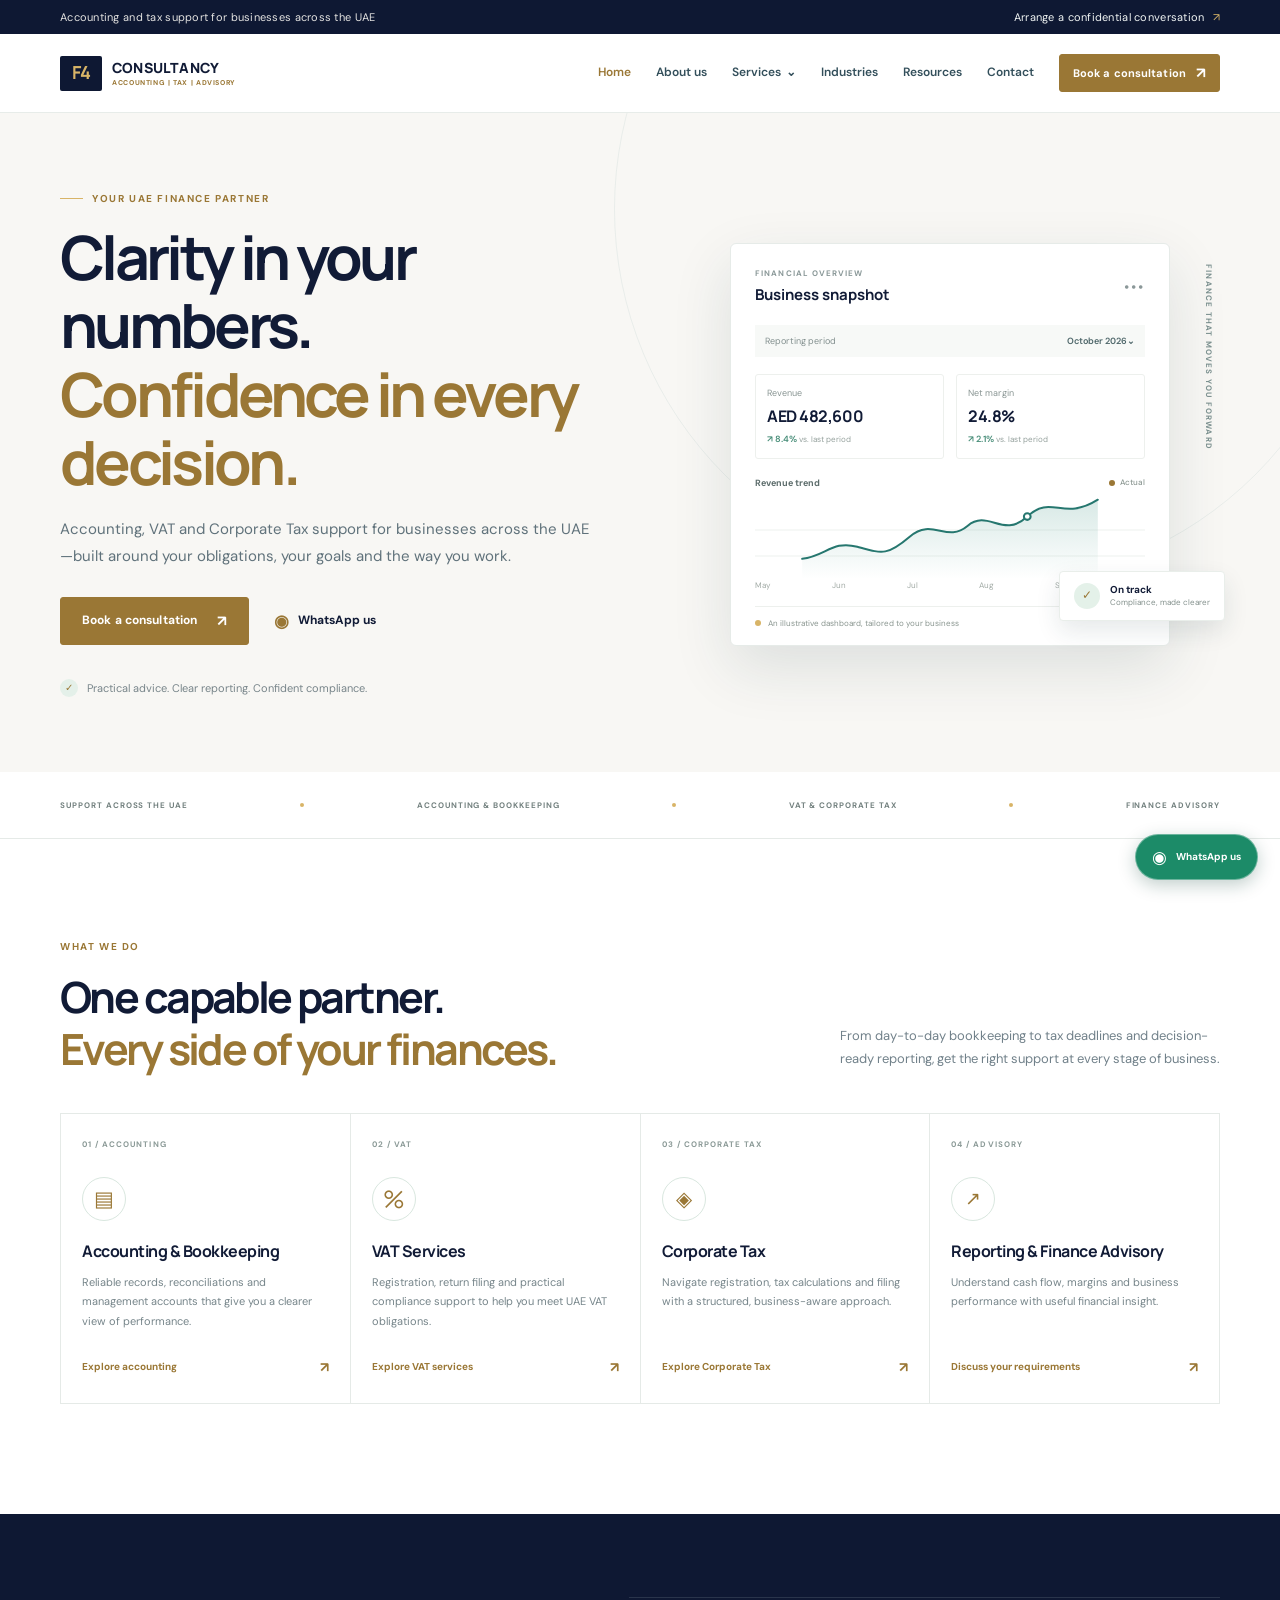
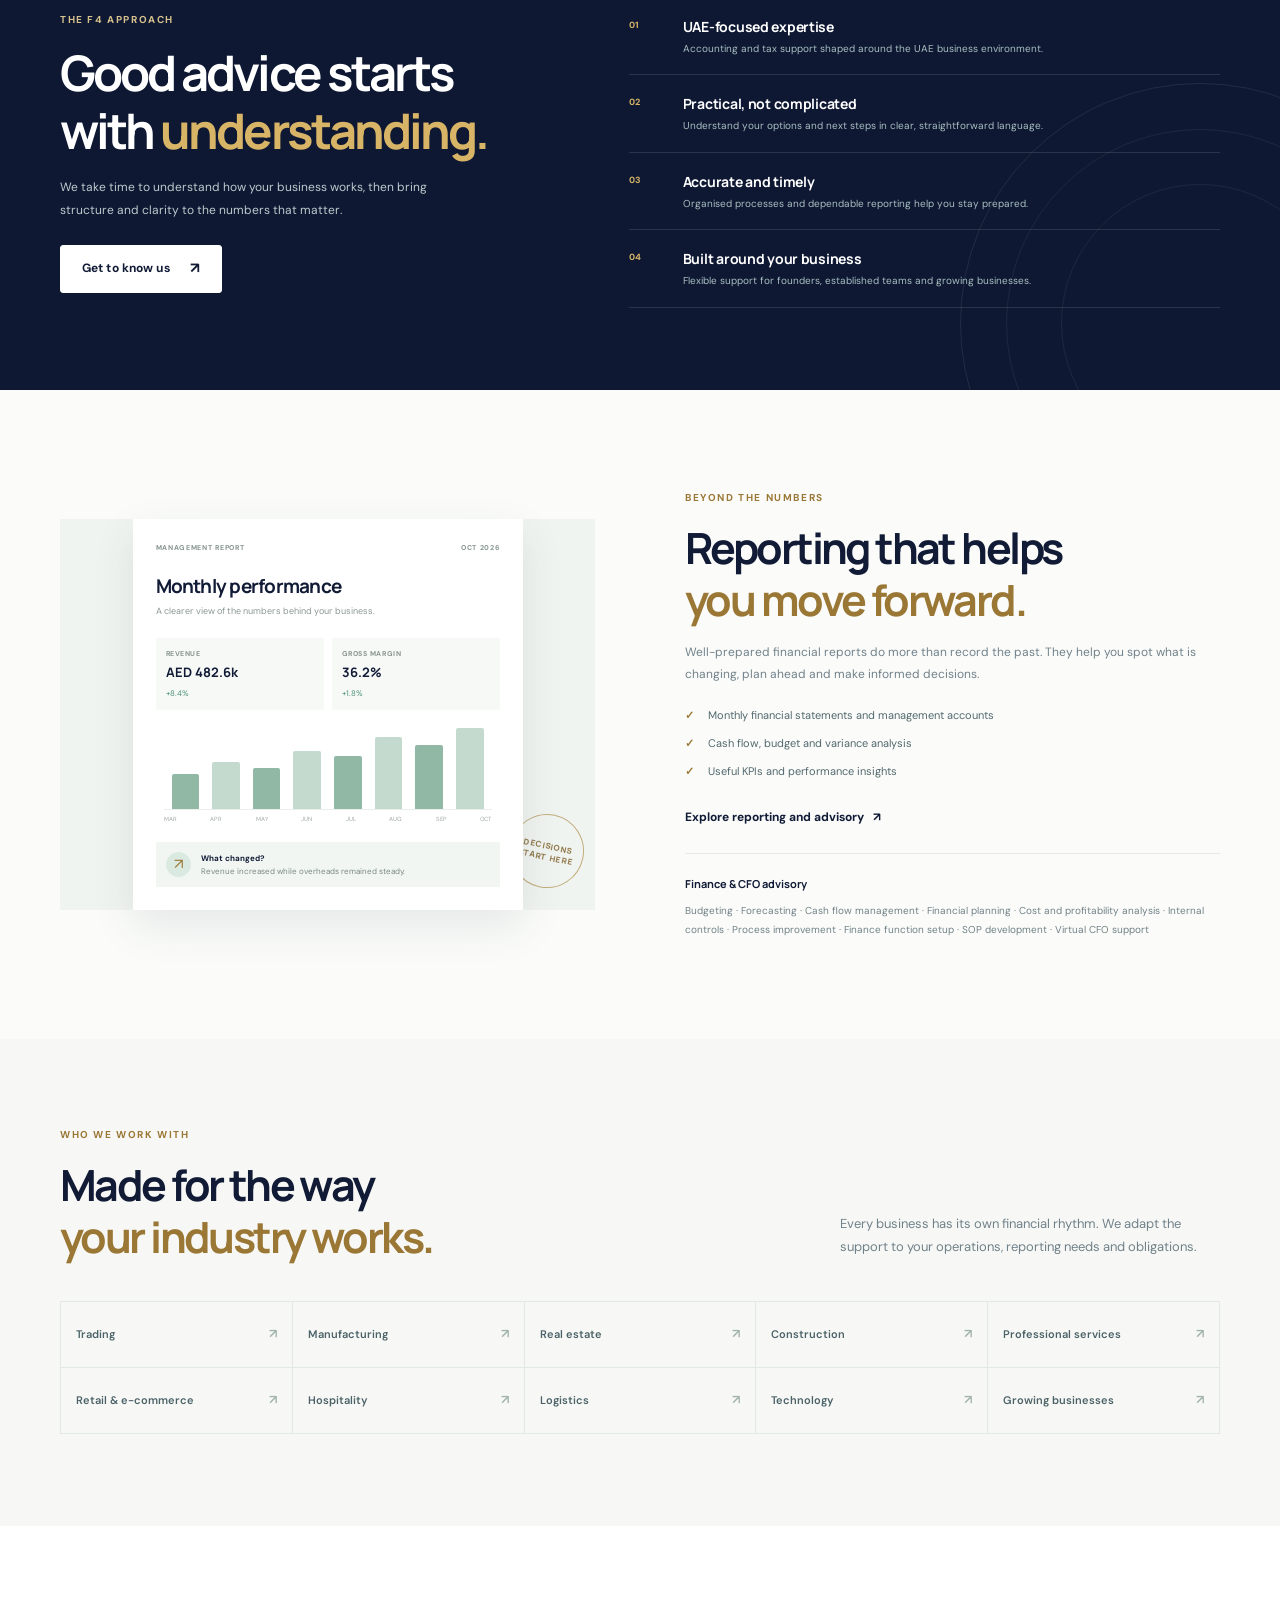
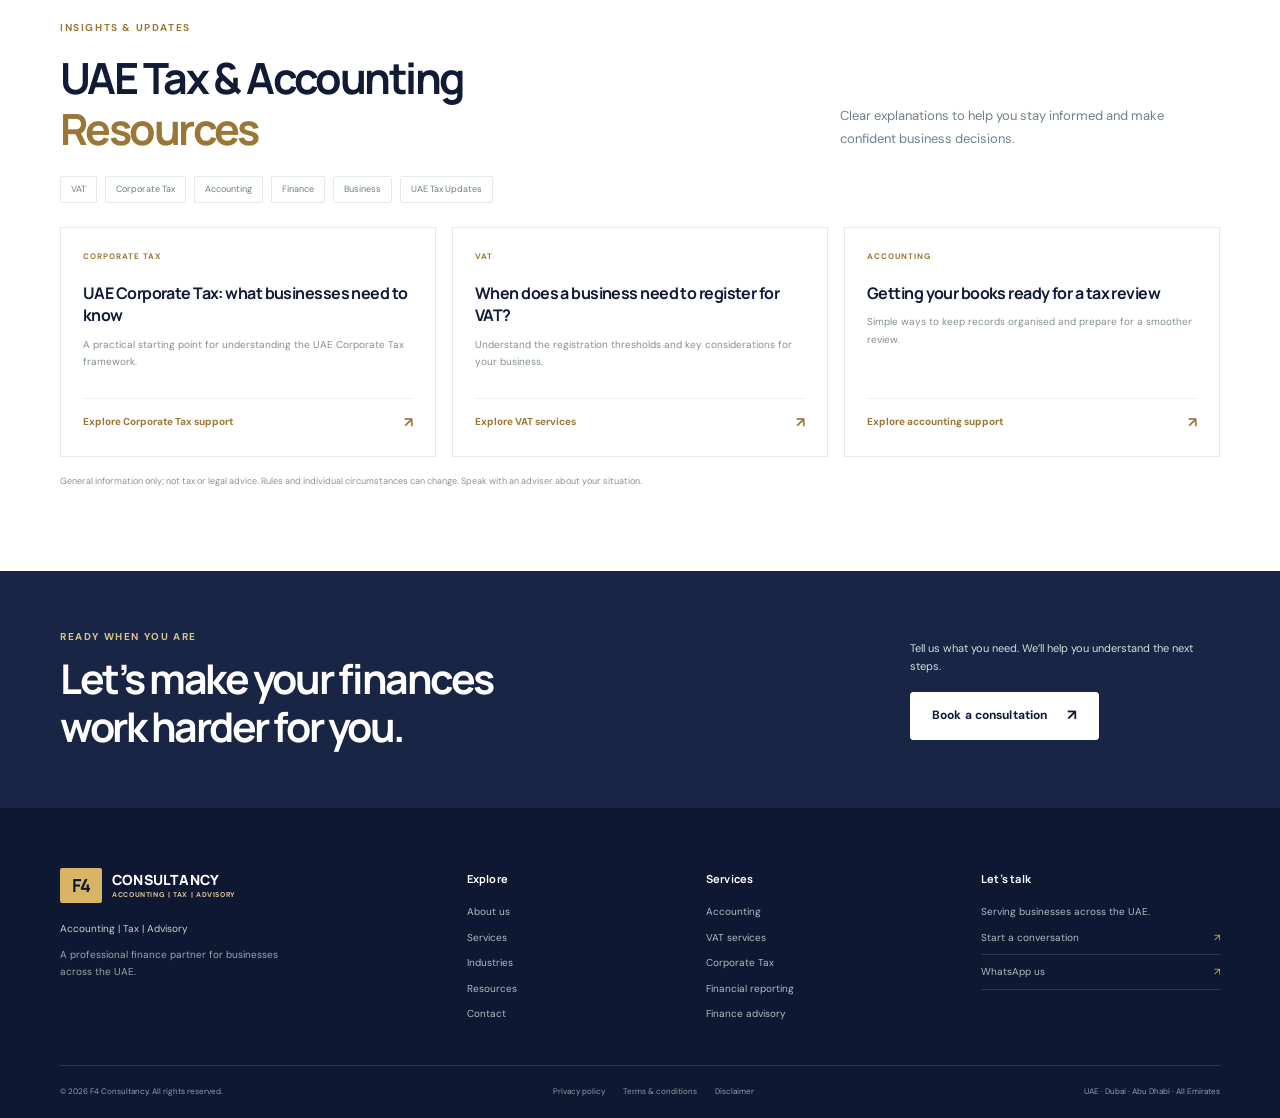
==== commit 61e8c755: "Update website branding to F4 Consultancy Co-authored-by: Copilot <223556219+Copilot@users.noreply.g" ====
--- a/index.html
+++ b/index.html
@@ -3,9 +3,9 @@
 <head>
   <meta charset="utf-8">
   <meta name="viewport" content="width=device-width, initial-scale=1">
-  <meta name="description" content="Accounting, bookkeeping, UAE VAT and Corporate Tax support for businesses across the Emirates. Get clear, practical financial guidance from Nexa Advisory.">
-  <meta name="theme-color" content="#102d3b">
-  <title>UAE Accounting, VAT & Corporate Tax | Nexa Advisory</title>
+  <meta name="description" content="Accounting, bookkeeping, UAE VAT and Corporate Tax support for businesses across the Emirates. Get clear, practical financial guidance from F4 Consultancy.">
+  <meta name="theme-color" content="#0e1833">
+  <title>UAE Accounting, VAT & Corporate Tax | F4 Consultancy</title>
   <link rel="preconnect" href="https://fonts.googleapis.com">
   <link rel="preconnect" href="https://fonts.gstatic.com" crossorigin>
   <link href="https://fonts.googleapis.com/css2?family=DM+Sans:wght@400;500;600;700&family=Manrope:wght@400;500;600;700;800&display=swap" rel="stylesheet">
@@ -16,7 +16,7 @@
   <div class="topline"><div class="container topline-inner"><span>Accounting and tax support for businesses across the UAE</span><a href="contact.html">Arrange a confidential conversation <span aria-hidden="true">↗</span></a></div></div>
   <header class="site-header">
     <div class="container nav-wrap">
-      <a class="brand" href="index.html" aria-label="Nexa Advisory home"><span class="brand-mark">N</span><span class="brand-name">nexa<span>advisory</span></span></a>
+      <a class="brand" href="index.html" aria-label="F4 Consultancy home"><span class="brand-mark">F4</span><span class="brand-name">CONSULTANCY<span>ACCOUNTING | TAX | ADVISORY</span></span></a>
       <button class="menu-toggle" type="button" aria-expanded="false" aria-controls="main-nav"><span></span><span></span><span class="sr-only">Open navigation</span></button>
       <nav class="main-nav" id="main-nav" aria-label="Main navigation">
         <a class="active" href="index.html">Home</a>
@@ -71,7 +71,7 @@
     </section>
 
     <section class="section difference">
-      <div class="container difference-grid"><div class="difference-intro"><p class="eyebrow eyebrow-light">The Nexa approach</p><h2>Good advice starts<br>with <span>understanding.</span></h2><p>We take time to understand how your business works, then bring structure and clarity to the numbers that matter.</p><a class="button button-light" href="about.html">Get to know us <span aria-hidden="true">↗</span></a></div>
+      <div class="container difference-grid"><div class="difference-intro"><p class="eyebrow eyebrow-light">The F4 approach</p><h2>Good advice starts<br>with <span>understanding.</span></h2><p>We take time to understand how your business works, then bring structure and clarity to the numbers that matter.</p><a class="button button-light" href="about.html">Get to know us <span aria-hidden="true">↗</span></a></div>
         <div class="difference-list">
           <article><span>01</span><div><h3>UAE-focused expertise</h3><p>Accounting and tax support shaped around the UAE business environment.</p></div></article>
           <article><span>02</span><div><h3>Practical, not complicated</h3><p>Understand your options and next steps in clear, straightforward language.</p></div></article>
@@ -102,7 +102,7 @@
 
     <section class="cta-band"><div class="container cta-inner"><div><p class="eyebrow eyebrow-light">Ready when you are</p><h2>Let’s make your finances<br>work harder for you.</h2></div><div class="cta-action"><p>Tell us what you need. We’ll help you understand the next steps.</p><a class="button button-light" href="contact.html">Book a consultation <span aria-hidden="true">↗</span></a></div></div></section>
   </main>
-  <footer class="site-footer"><div class="container"><div class="footer-main"><div class="footer-brand-col"><a class="brand brand-footer" href="index.html"><span class="brand-mark">N</span><span class="brand-name">nexa<span>advisory</span></span></a><p>Accounting | VAT | Corporate Tax | Advisory</p><p class="footer-tagline">A professional finance partner for businesses across the UAE.</p></div><div class="footer-col"><h3>Explore</h3><a href="about.html">About us</a><a href="index.html#services">Services</a><a href="index.html#industries">Industries</a><a href="index.html#resources">Resources</a><a href="contact.html">Contact</a></div><div class="footer-col"><h3>Services</h3><a href="accounting.html">Accounting</a><a href="vat.html">VAT services</a><a href="corporate-tax.html">Corporate Tax</a><a href="index.html#reporting">Financial reporting</a><a href="contact.html">Finance advisory</a></div><div class="footer-contact"><h3>Let’s talk</h3><p>Serving businesses across the UAE.</p><a class="footer-contact-link" href="contact.html">Start a conversation <span>↗</span></a><a class="footer-contact-link" href="https://wa.me/?text=Hello%2C%20I%20would%20like%20to%20know%20more%20about%20your%20accounting%2FVAT%2FCorporate%20Tax%20services." target="_blank" rel="noopener noreferrer">WhatsApp us <span>↗</span></a></div></div><div class="footer-bottom"><span>© <span data-year>2026</span> Nexa Advisory. All rights reserved.</span><div><a href="contact.html#privacy">Privacy policy</a><a href="contact.html#terms">Terms &amp; conditions</a><a href="contact.html#disclaimer">Disclaimer</a></div><span class="footer-location">UAE · Dubai · Abu Dhabi · All Emirates</span></div></div></footer>
+  <footer class="site-footer"><div class="container"><div class="footer-main"><div class="footer-brand-col"><a class="brand brand-footer" href="index.html"><span class="brand-mark">F4</span><span class="brand-name">CONSULTANCY<span>ACCOUNTING | TAX | ADVISORY</span></span></a><p>Accounting | Tax | Advisory</p><p class="footer-tagline">A professional finance partner for businesses across the UAE.</p></div><div class="footer-col"><h3>Explore</h3><a href="about.html">About us</a><a href="index.html#services">Services</a><a href="index.html#industries">Industries</a><a href="index.html#resources">Resources</a><a href="contact.html">Contact</a></div><div class="footer-col"><h3>Services</h3><a href="accounting.html">Accounting</a><a href="vat.html">VAT services</a><a href="corporate-tax.html">Corporate Tax</a><a href="index.html#reporting">Financial reporting</a><a href="contact.html">Finance advisory</a></div><div class="footer-contact"><h3>Let’s talk</h3><p>Serving businesses across the UAE.</p><a class="footer-contact-link" href="contact.html">Start a conversation <span>↗</span></a><a class="footer-contact-link" href="https://wa.me/?text=Hello%2C%20I%20would%20like%20to%20know%20more%20about%20your%20accounting%2FVAT%2FCorporate%20Tax%20services." target="_blank" rel="noopener noreferrer">WhatsApp us <span>↗</span></a></div></div><div class="footer-bottom"><span>© <span data-year>2026</span> F4 Consultancy. All rights reserved.</span><div><a href="contact.html#privacy">Privacy policy</a><a href="contact.html#terms">Terms &amp; conditions</a><a href="contact.html#disclaimer">Disclaimer</a></div><span class="footer-location">UAE · Dubai · Abu Dhabi · All Emirates</span></div></div></footer>
   <a class="floating-whatsapp" href="https://wa.me/?text=Hello%2C%20I%20would%20like%20to%20know%20more%20about%20your%20accounting%2FVAT%2FCorporate%20Tax%20services." target="_blank" rel="noopener noreferrer" aria-label="Message us on WhatsApp">◉<span>WhatsApp us</span></a>
 </body>
 </html>
--- a/styles.css
+++ b/styles.css
@@ -1,15 +1,15 @@
 :root {
   color-scheme: light;
-  --ink: #173443;
+  --ink: #111b36;
   --ink-soft: #49616b;
   --muted: #71818a;
-  --teal: #26776f;
-  --teal-dark: #1e655f;
-  --mint: #dcebe4;
-  --paper: #f7f8f5;
+  --teal: #9a7735;
+  --teal-dark: #806128;
+  --mint: #eee5d2;
+  --paper: #f8f7f4;
   --white: #fff;
   --line: #e5eae7;
-  --gold: #d8b779;
+  --gold: #d8b467;
   --font-body: "DM Sans", "Segoe UI", sans-serif;
   --font-heading: "Manrope", "Segoe UI", sans-serif;
 }
@@ -24,16 +24,16 @@
 .container { width: min(1160px, calc(100% - 56px)); margin: 0 auto; }
 .sr-only { position: absolute; width: 1px; height: 1px; padding: 0; margin: -1px; overflow: hidden; clip: rect(0, 0, 0, 0); white-space: nowrap; border: 0; }
 
-.topline { background: #102d3b; color: #dce6e8; font-size: 11px; letter-spacing: .025em; }
+.topline { background: #0e1833; color: #e4e3e1; font-size: 11px; letter-spacing: .025em; }
 .topline-inner { min-height: 34px; display: flex; align-items: center; justify-content: space-between; gap: 24px; }
 .topline a { color: #f1f5f4; }
 .topline a span { color: var(--gold); margin-left: 5px; }
 .site-header { position: sticky; z-index: 20; top: 0; background: rgba(255,255,255,.96); border-bottom: 1px solid rgba(226,232,228,.8); backdrop-filter: blur(16px); }
 .nav-wrap { min-height: 78px; display: flex; align-items: center; justify-content: space-between; gap: 30px; }
 .brand { display: inline-flex; align-items: center; gap: 10px; flex: 0 0 auto; }
-.brand-mark { display: grid; place-items: center; width: 35px; height: 35px; background: var(--ink); color: white; font-family: var(--font-heading); font-size: 19px; font-weight: 700; border-radius: 2px 10px 2px 10px; }
-.brand-name { color: var(--ink); font-family: var(--font-heading); font-size: 18px; font-weight: 800; letter-spacing: -.06em; line-height: 1; }
-.brand-name span { display: block; margin-top: 3px; color: var(--teal); font-family: var(--font-body); font-size: 9px; font-weight: 700; letter-spacing: .22em; text-transform: uppercase; }
+.brand-mark { display: grid; place-items: center; width: 42px; height: 35px; background: #0e1833; color: #d8b467; font-family: var(--font-heading); font-size: 18px; font-weight: 700; letter-spacing: -.08em; border-radius: 2px; }
+.brand-name { color: var(--ink); font-family: var(--font-heading); font-size: 14px; font-weight: 800; letter-spacing: .015em; line-height: 1; }
+.brand-name span { display: block; margin-top: 4px; color: var(--teal); font-family: var(--font-body); font-size: 7px; font-weight: 700; letter-spacing: .09em; text-transform: uppercase; }
 .main-nav { display: flex; align-items: center; gap: 25px; color: #334f5b; font-size: 12px; font-weight: 600; }
 .main-nav > a:not(.button), .nav-dropdown > a { transition: color .2s ease; }
 .main-nav > a:not(.button):hover, .nav-dropdown > a:hover, .main-nav a.active { color: var(--teal); }
@@ -85,7 +85,7 @@
 .metric em { color: #95a19d; font-size: 8px; font-style: normal; font-weight: 400; }
 .chart-heading { display: flex; justify-content: space-between; margin-top: 17px; color: #5c6c6b; font-size: 9px; font-weight: 700; }
 .chart-legend { display: flex; align-items: center; gap: 5px; color: #8a9691; font-size: 8px; font-weight: 500; }
-.chart-legend i { width: 6px; height: 6px; background: #26776f; border-radius: 50%; }
+.chart-legend i { width: 6px; height: 6px; background: var(--teal); border-radius: 50%; }
 .chart { position: relative; height: 86px; margin-top: 3px; }
 .chart-grid { position: absolute; inset: 12px 0; background: repeating-linear-gradient(to bottom, transparent 0, transparent 24px, #edf1ee 25px, transparent 26px); }
 .chart svg { position: relative; width: 100%; height: 100%; overflow: visible; }
@@ -119,18 +119,18 @@
 .card-link, .resource-read { display: flex; align-items: center; justify-content: space-between; color: var(--teal); font-size: 10px; font-weight: 700; }
 .card-link b, .resource-read b { font-size: 14px; }
 
-.difference { overflow: hidden; position: relative; padding: 83px 0 82px; background: #102d3b; color: white; }
+.difference { overflow: hidden; position: relative; padding: 83px 0 82px; background: #0e1833; color: white; }
 .difference-grid { position: relative; display: grid; grid-template-columns: .9fr 1.1fr; gap: 85px; align-items: center; }
-.eyebrow-light { color: #9dc6b6; }
+.eyebrow-light { color: #d8c38e; }
 .difference-intro h2, .cta-inner h2 { margin: 0 0 17px; color: white; font-size: clamp(34px, 4vw, 49px); letter-spacing: -.06em; line-height: 1.18; }
-.difference-intro h2 span { color: #8dc0aa; }
+.difference-intro h2 span { color: #d8b467; }
 .difference-intro > p:not(.eyebrow) { max-width: 390px; margin-bottom: 24px; color: #bbcbcd; font-size: 12px; line-height: 1.85; }
 .button-light { background: #fff; border-color: #fff; color: var(--ink); }
 .button-light:hover { background: #edf5f0; border-color: #edf5f0; color: var(--ink); }
 .difference-list { position: relative; z-index: 1; }
 .difference-list article { display: grid; grid-template-columns: 39px 1fr; gap: 15px; padding: 17px 0; border-bottom: 1px solid rgba(223,237,234,.13); }
 .difference-list article:first-child { border-top: 1px solid rgba(223,237,234,.13); }
-.difference-list article > span { padding-top: 3px; color: #9bc4b5; font-size: 9px; font-weight: 700; letter-spacing: .08em; }
+.difference-list article > span { padding-top: 3px; color: #d8b467; font-size: 9px; font-weight: 700; letter-spacing: .08em; }
 .difference-list h3 { margin: 0 0 3px; color: #fff; font-size: 14px; letter-spacing: -.02em; }
 .difference-list p { margin: 0; color: #a9bec0; font-size: 10px; }
 .difference-ornament { position: absolute; right: -220px; bottom: -255px; width: 480px; height: 480px; border: 1px solid rgba(190,221,207,.1); border-radius: 50%; }
@@ -184,18 +184,18 @@
 .resource-card p { margin-bottom: 20px; color: #83908f; font-size: 10px; line-height: 1.75; }
 .resource-read { margin-top: auto; padding-top: 12px; border-top: 1px solid #edf0ed; }
 .resource-disclaimer { margin: 17px 0 0; color: #87938f; font-size: 9px; }
-.cta-band { padding: 58px 0; background: #1c5a57; }
+.cta-band { padding: 58px 0; background: #182544; }
 .cta-inner { display: flex; align-items: center; justify-content: space-between; gap: 40px; }
 .cta-inner .eyebrow { margin-bottom: 10px; }
 .cta-inner h2 { margin: 0; font-size: clamp(30px, 3.5vw, 41px); }
 .cta-action { max-width: 310px; }
 .cta-action p { margin: 0 0 16px; color: #d0e1db; font-size: 11px; }
 
-.site-footer { padding: 60px 0 0; background: #102d3b; color: #dbe6e5; }
+.site-footer { padding: 60px 0 0; background: #0e1833; color: #e4e3e1; }
 .footer-main { display: grid; grid-template-columns: 1.5fr .8fr .95fr 1fr; gap: 48px; padding-bottom: 42px; }
-.brand-footer .brand-mark { background: #fff; color: var(--ink); }
+.brand-footer .brand-mark { background: #d8b467; color: #0e1833; }
 .brand-footer .brand-name { color: #fff; }
-.brand-footer .brand-name span { color: #9dc6b6; }
+.brand-footer .brand-name span { color: #d8c38e; }
 .footer-brand-col > p { margin: 18px 0 0; color: #c4d3d1; font-size: 10px; }
 .footer-brand-col > .footer-tagline { max-width: 240px; margin-top: 8px; color: #92a9aa; line-height: 1.7; }
 .footer-col, .footer-contact { display: flex; flex-direction: column; align-items: flex-start; gap: 9px; }
@@ -203,7 +203,7 @@
 .footer-col a, .footer-contact p, .footer-contact-link { margin: 0; color: #aabfc0; font-size: 10px; }
 .footer-col a:hover, .footer-contact-link:hover { color: white; }
 .footer-contact-link { display: flex; justify-content: space-between; width: 100%; gap: 14px; padding-bottom: 8px; border-bottom: 1px solid rgba(226,237,235,.14); }
-.footer-contact-link span { color: #a2cdbb; }
+.footer-contact-link span { color: #d8b467; }
 .footer-bottom { min-height: 53px; display: flex; align-items: center; justify-content: space-between; gap: 16px; border-top: 1px solid rgba(226,237,235,.14); color: #89a2a5; font-size: 8px; }
 .footer-bottom > div { display: flex; gap: 18px; }
 .footer-bottom a:hover { color: #fff; }
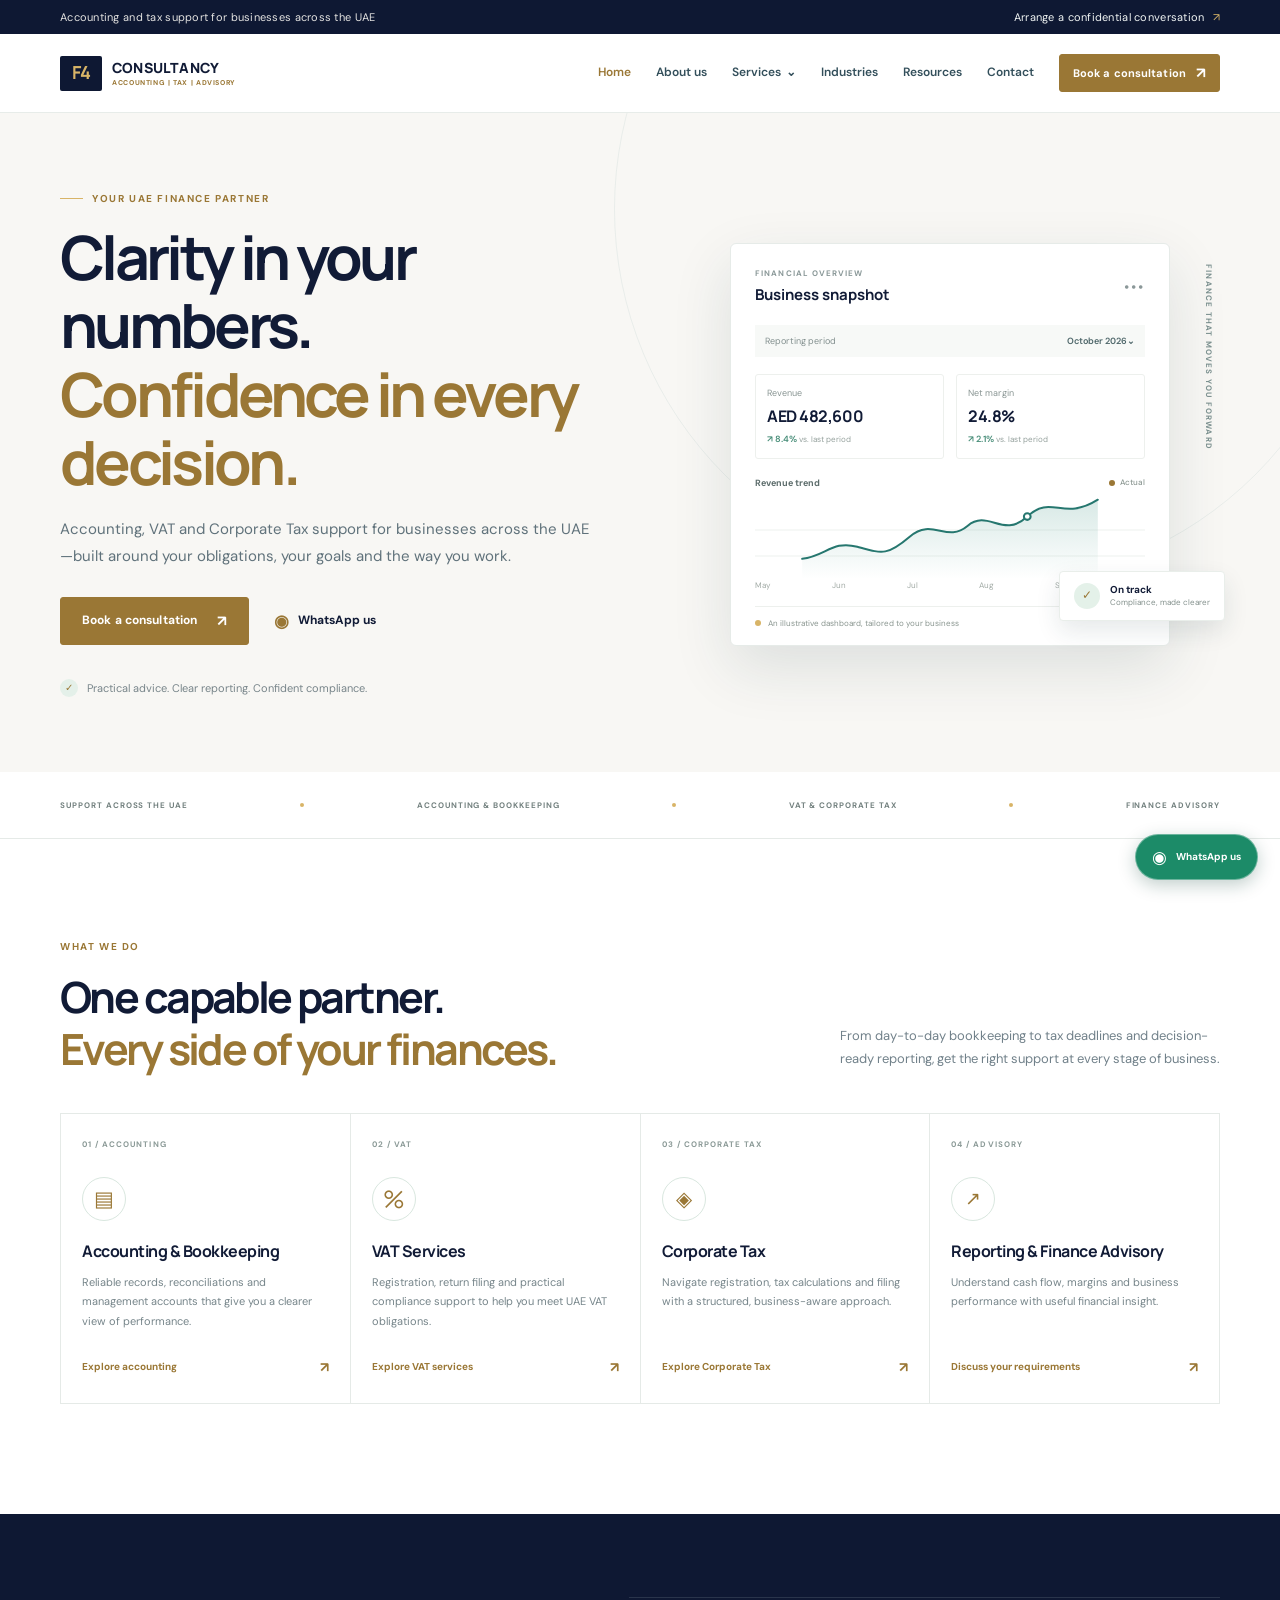
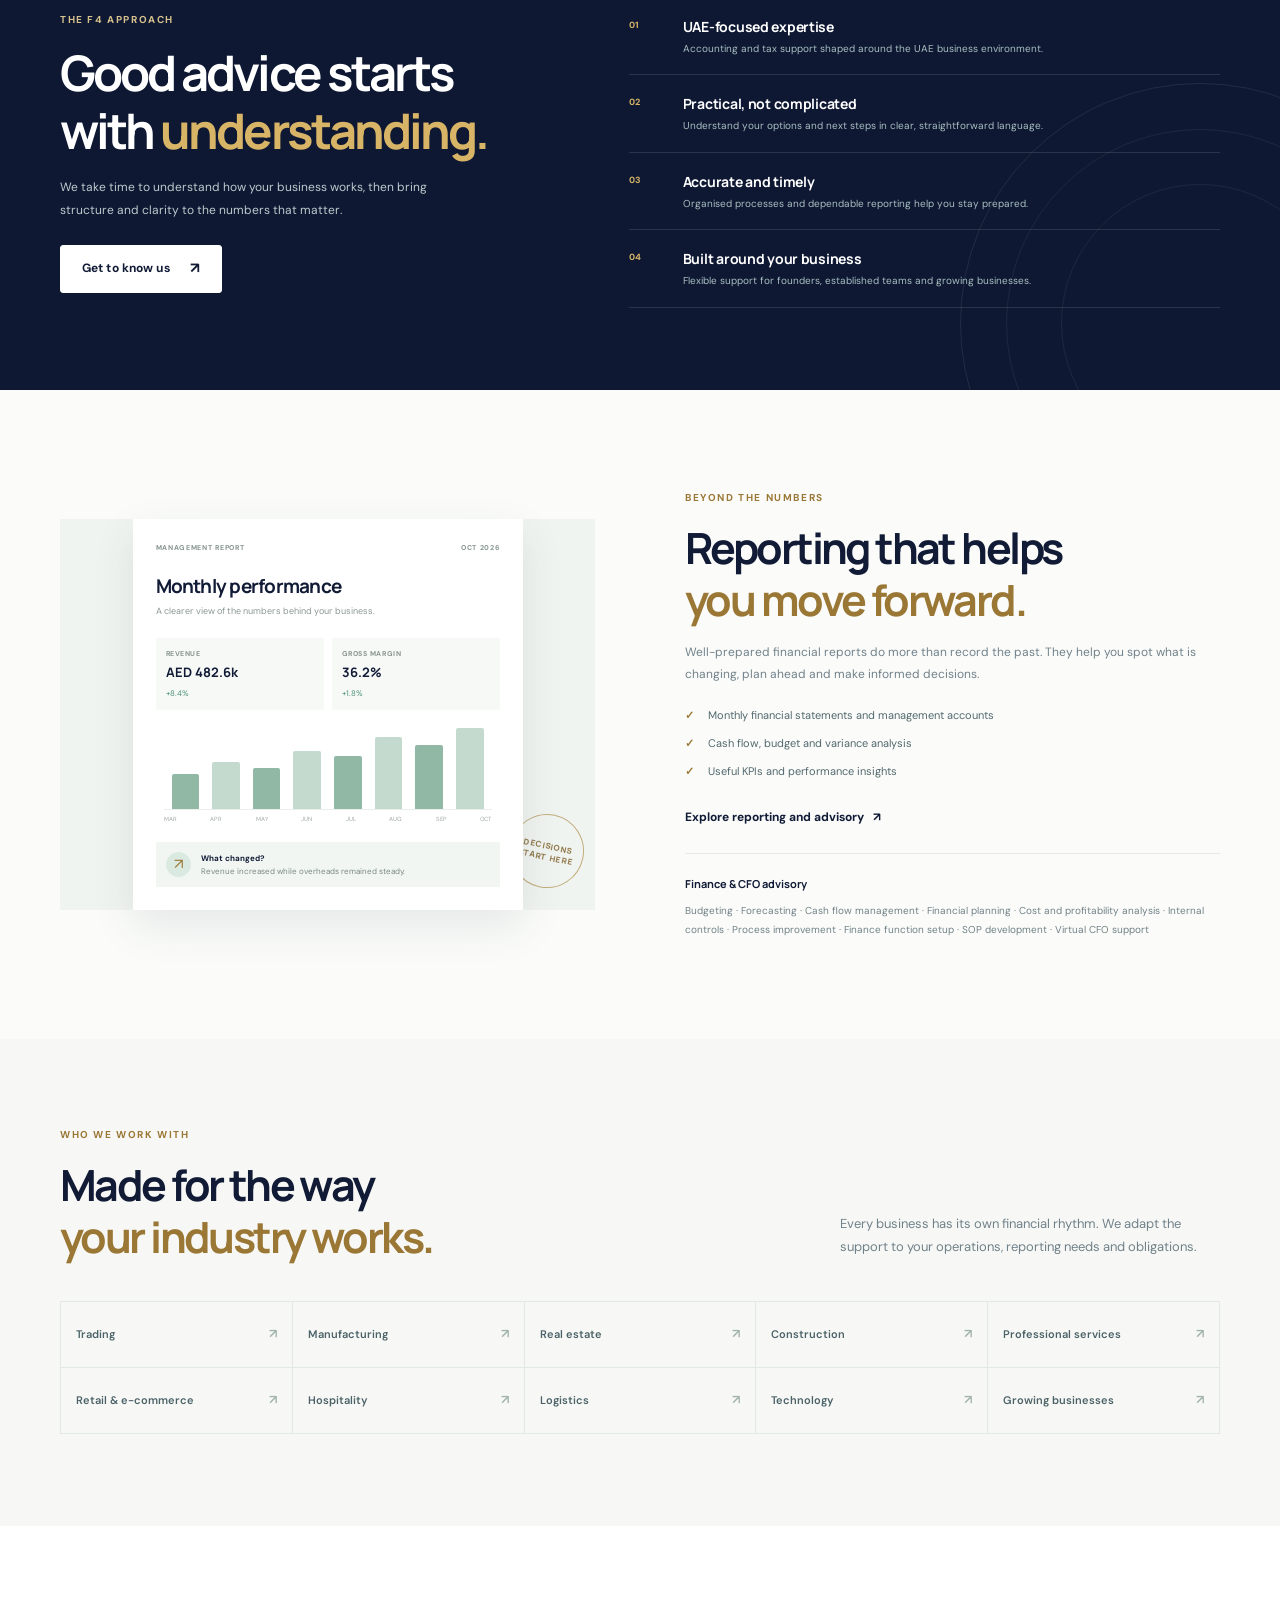
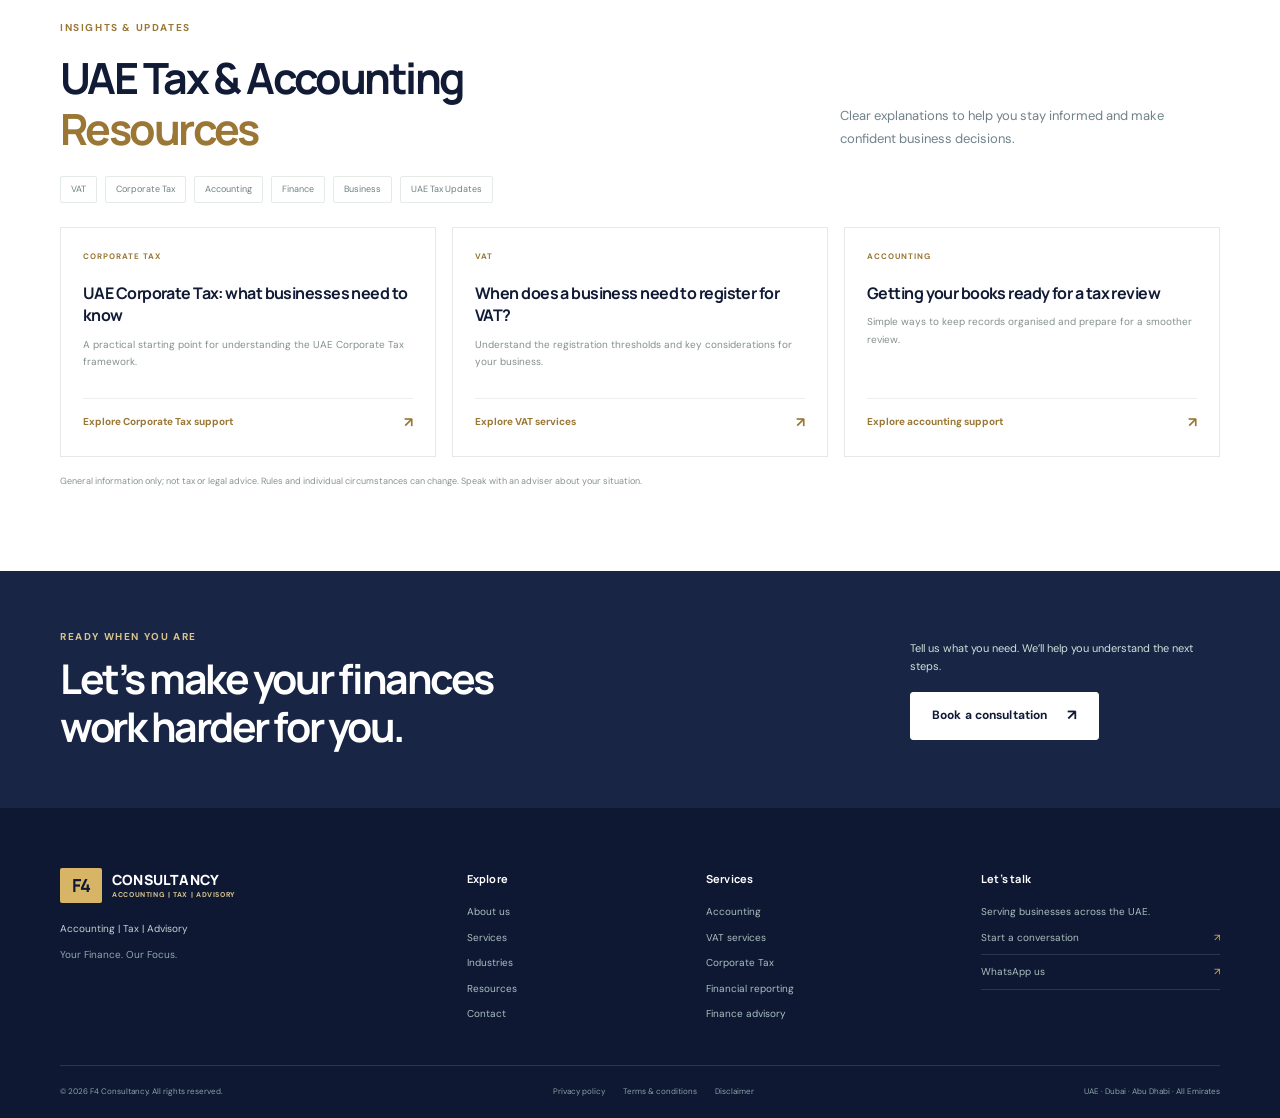
==== commit aea7c86e: "Add F4 Consultancy brand tagline Co-authored-by: Copilot <223556219+Copilot@users.noreply.github.com" ====
--- a/index.html
+++ b/index.html
@@ -102,7 +102,7 @@
 
     <section class="cta-band"><div class="container cta-inner"><div><p class="eyebrow eyebrow-light">Ready when you are</p><h2>Let’s make your finances<br>work harder for you.</h2></div><div class="cta-action"><p>Tell us what you need. We’ll help you understand the next steps.</p><a class="button button-light" href="contact.html">Book a consultation <span aria-hidden="true">↗</span></a></div></div></section>
   </main>
-  <footer class="site-footer"><div class="container"><div class="footer-main"><div class="footer-brand-col"><a class="brand brand-footer" href="index.html"><span class="brand-mark">F4</span><span class="brand-name">CONSULTANCY<span>ACCOUNTING | TAX | ADVISORY</span></span></a><p>Accounting | Tax | Advisory</p><p class="footer-tagline">A professional finance partner for businesses across the UAE.</p></div><div class="footer-col"><h3>Explore</h3><a href="about.html">About us</a><a href="index.html#services">Services</a><a href="index.html#industries">Industries</a><a href="index.html#resources">Resources</a><a href="contact.html">Contact</a></div><div class="footer-col"><h3>Services</h3><a href="accounting.html">Accounting</a><a href="vat.html">VAT services</a><a href="corporate-tax.html">Corporate Tax</a><a href="index.html#reporting">Financial reporting</a><a href="contact.html">Finance advisory</a></div><div class="footer-contact"><h3>Let’s talk</h3><p>Serving businesses across the UAE.</p><a class="footer-contact-link" href="contact.html">Start a conversation <span>↗</span></a><a class="footer-contact-link" href="https://wa.me/?text=Hello%2C%20I%20would%20like%20to%20know%20more%20about%20your%20accounting%2FVAT%2FCorporate%20Tax%20services." target="_blank" rel="noopener noreferrer">WhatsApp us <span>↗</span></a></div></div><div class="footer-bottom"><span>© <span data-year>2026</span> F4 Consultancy. All rights reserved.</span><div><a href="contact.html#privacy">Privacy policy</a><a href="contact.html#terms">Terms &amp; conditions</a><a href="contact.html#disclaimer">Disclaimer</a></div><span class="footer-location">UAE · Dubai · Abu Dhabi · All Emirates</span></div></div></footer>
+  <footer class="site-footer"><div class="container"><div class="footer-main"><div class="footer-brand-col"><a class="brand brand-footer" href="index.html"><span class="brand-mark">F4</span><span class="brand-name">CONSULTANCY<span>ACCOUNTING | TAX | ADVISORY</span></span></a><p>Accounting | Tax | Advisory</p><p class="footer-tagline">Your Finance. Our Focus.</p></div><div class="footer-col"><h3>Explore</h3><a href="about.html">About us</a><a href="index.html#services">Services</a><a href="index.html#industries">Industries</a><a href="index.html#resources">Resources</a><a href="contact.html">Contact</a></div><div class="footer-col"><h3>Services</h3><a href="accounting.html">Accounting</a><a href="vat.html">VAT services</a><a href="corporate-tax.html">Corporate Tax</a><a href="index.html#reporting">Financial reporting</a><a href="contact.html">Finance advisory</a></div><div class="footer-contact"><h3>Let’s talk</h3><p>Serving businesses across the UAE.</p><a class="footer-contact-link" href="contact.html">Start a conversation <span>↗</span></a><a class="footer-contact-link" href="https://wa.me/?text=Hello%2C%20I%20would%20like%20to%20know%20more%20about%20your%20accounting%2FVAT%2FCorporate%20Tax%20services." target="_blank" rel="noopener noreferrer">WhatsApp us <span>↗</span></a></div></div><div class="footer-bottom"><span>© <span data-year>2026</span> F4 Consultancy. All rights reserved.</span><div><a href="contact.html#privacy">Privacy policy</a><a href="contact.html#terms">Terms &amp; conditions</a><a href="contact.html#disclaimer">Disclaimer</a></div><span class="footer-location">UAE · Dubai · Abu Dhabi · All Emirates</span></div></div></footer>
   <a class="floating-whatsapp" href="https://wa.me/?text=Hello%2C%20I%20would%20like%20to%20know%20more%20about%20your%20accounting%2FVAT%2FCorporate%20Tax%20services." target="_blank" rel="noopener noreferrer" aria-label="Message us on WhatsApp">◉<span>WhatsApp us</span></a>
 </body>
 </html>
